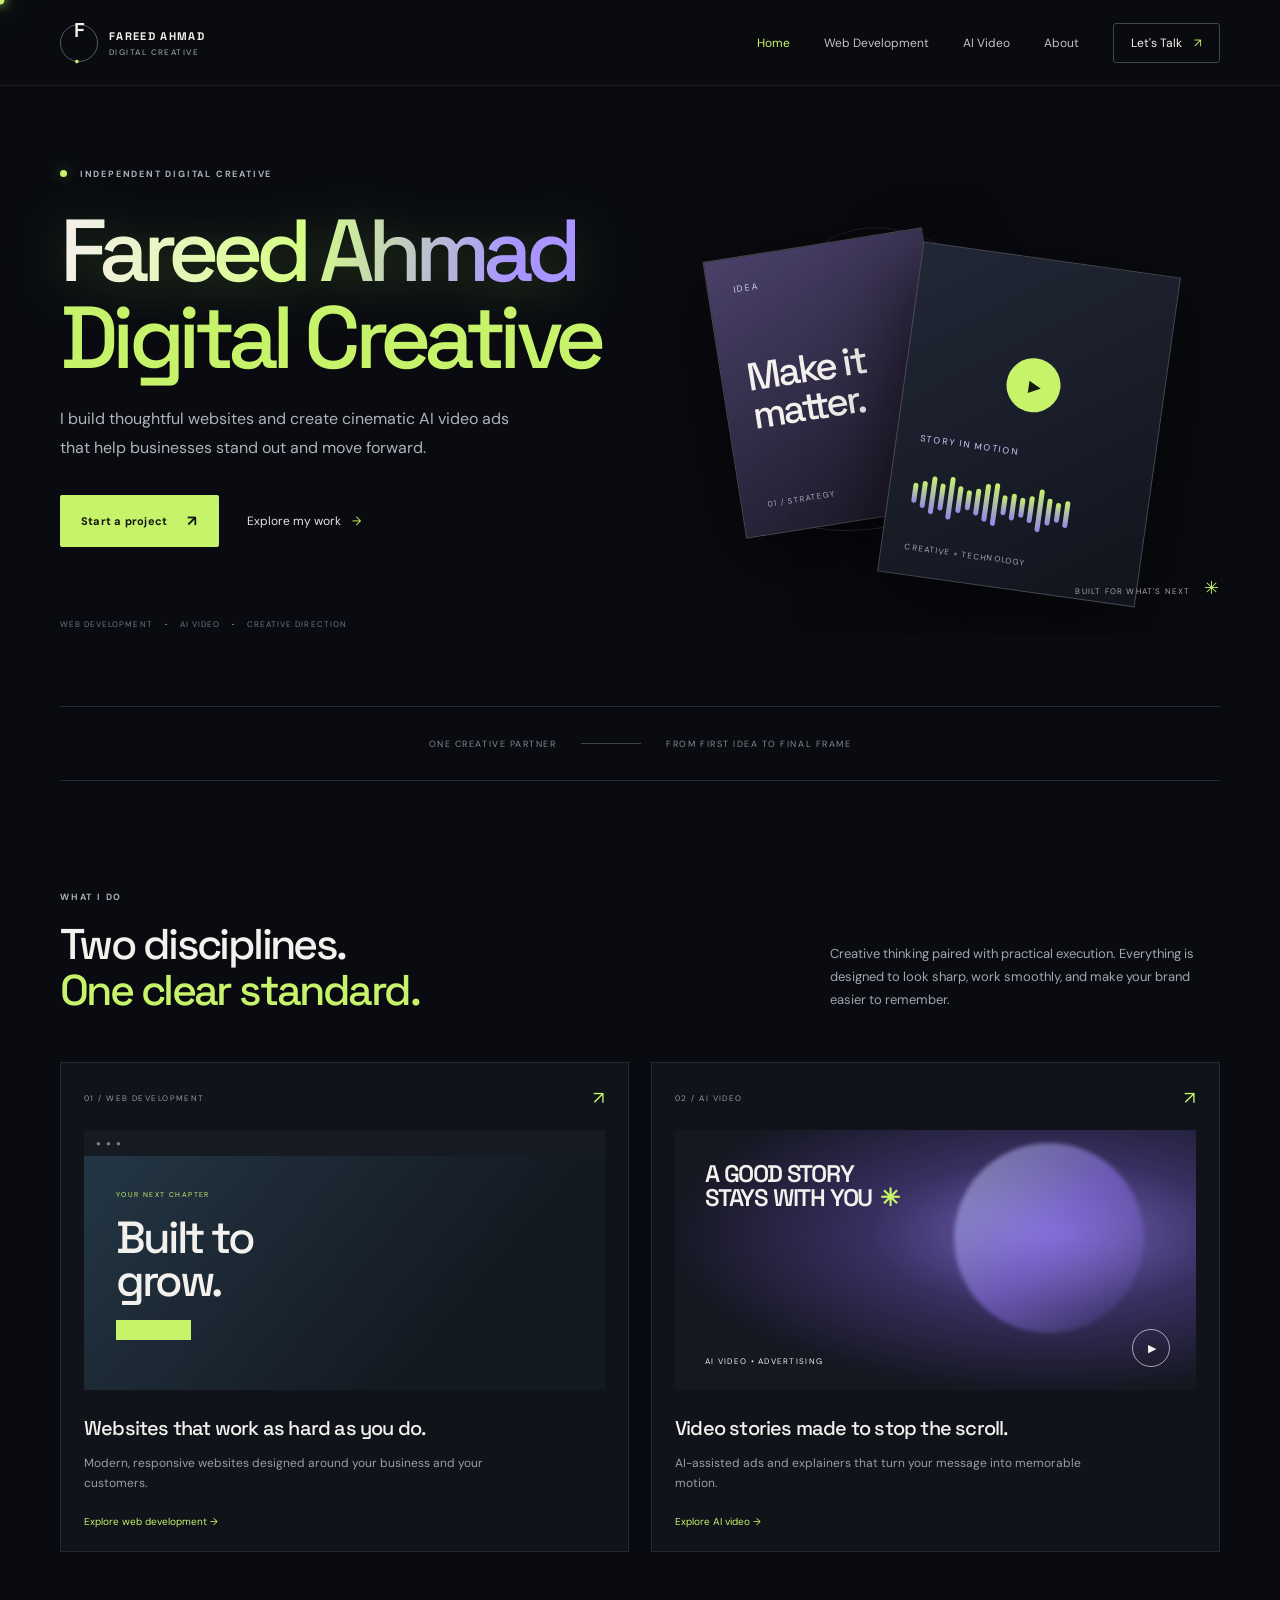
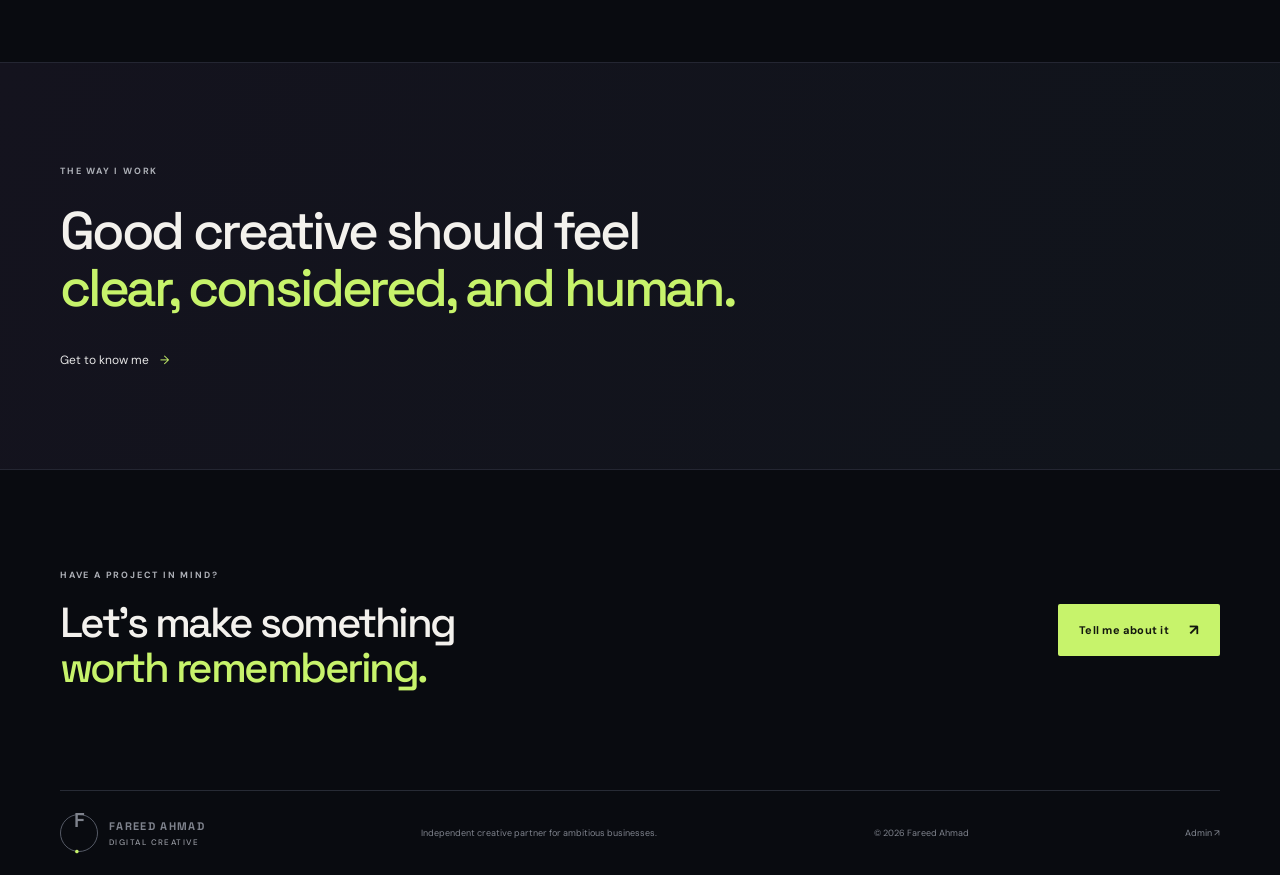
==== index.html @ bf3fa32a "Publish Fareed Ahmad portfolio" ====
<!doctype html>
<html lang="en">
<head>
  <meta charset="utf-8"><meta name="viewport" content="width=device-width, initial-scale=1">
  <meta name="theme-color" content="#090b10"><meta name="description" content="Fareed Ahmad creates polished websites and AI powered video ads and explainers for ambitious businesses.">
  <title>Fareed Ahmad — Web & AI Video Studio</title><link rel="preconnect" href="https://fonts.googleapis.com"><link rel="preconnect" href="https://fonts.gstatic.com" crossorigin><link href="https://fonts.googleapis.com/css2?family=DM+Sans:wght@400;500;600;700&family=Space+Grotesk:wght@400;500;600;700&display=swap" rel="stylesheet"><link rel="stylesheet" href="style.css">
</head>
<body><span class="cursor-glow" aria-hidden="true"></span><header class="header"><a class="brand" href="index.html"><span class="brand-mark">F<span>.</span></span><span>FAREED AHMAD<small>DIGITAL CREATIVE</small></span></a><button class="menu-toggle" aria-label="Open menu">☰</button><nav class="nav"><a class="active" href="index.html">Home</a><a href="web-development.html">Web Development</a><a href="ai-video.html">AI Video</a><a href="about.html">About</a><a class="nav-cta" href="contact.html">Let's Talk <span>↗</span></a></nav></header>
<main><section class="hero wrap"><div class="hero-copy"><div class="eyebrow"><i></i> INDEPENDENT DIGITAL CREATIVE</div><h1><span class="name-flair">Fareed Ahmad</span><br><em>Digital Creative</em></h1><p class="lead">I build thoughtful websites and create cinematic AI video ads that help businesses stand out and move forward.</p><div class="hero-actions"><a class="button button-light" href="contact.html">Start a project <span>↗</span></a><a class="text-link" href="web-development.html">Explore my work <span>→</span></a></div><div class="hero-foot"><span>WEB DEVELOPMENT</span><b>·</b><span>AI VIDEO</span><b>·</b><span>CREATIVE DIRECTION</span></div></div><div class="hero-art"><div class="orbit orbit-one"></div><div class="orbit orbit-two"></div><div class="glow"></div><div class="art-card card-back"><span>IDEA</span><b>Make it<br>matter.</b><small>01 / STRATEGY</small></div><div class="art-card card-front"><div class="play">▶</div><span>STORY IN MOTION</span><div class="wave"><i></i><i></i><i></i><i></i><i></i><i></i><i></i><i></i><i></i><i></i><i></i><i></i><i></i><i></i><i></i><i></i><i></i><i></i></div><small>CREATIVE × TECHNOLOGY</small></div><div class="art-label">BUILT FOR WHAT'S NEXT <span>✳</span></div></div></section>
<section class="trust wrap"><span>ONE CREATIVE PARTNER</span><div class="trust-line"></div><span>FROM FIRST IDEA TO FINAL FRAME</span></section>
<section class="services section wrap"><div class="section-heading"><div><div class="eyebrow">WHAT I DO</div><h2>Two disciplines.<br><em>One clear standard.</em></h2></div><p>Creative thinking paired with practical execution. Everything is designed to look sharp, work smoothly, and make your brand easier to remember.</p></div><div class="service-grid"><a href="web-development.html" class="service-card"><div class="card-top"><span>01 / WEB DEVELOPMENT</span><b>↗</b></div><div class="mini-browser"><div class="browser-dots">● ● ●</div><div class="browser-inner"><small>YOUR NEXT CHAPTER</small><strong>Built to<br>grow.</strong><i></i></div></div><h3>Websites that work as hard as you do.</h3><p>Modern, responsive websites designed around your business and your customers.</p><span class="card-link">Explore web development →</span></a><a href="ai-video.html" class="service-card"><div class="card-top"><span>02 / AI VIDEO</span><b>↗</b></div><div class="video-preview"><div class="video-orb"></div><div class="video-title">A GOOD STORY<br>STAYS WITH YOU<span>✳</span></div><div class="video-caption">AI VIDEO • ADVERTISING</div><div class="video-play">▶</div></div><h3>Video stories made to stop the scroll.</h3><p>AI-assisted ads and explainers that turn your message into memorable motion.</p><span class="card-link">Explore AI video →</span></a></div></section>
<section class="manifesto"><div class="wrap manifesto-inner"><span class="eyebrow">THE WAY I WORK</span><h2>Good creative should feel<br><em>clear, considered, and human.</em></h2><a class="text-link" href="about.html">Get to know me <span>→</span></a></div></section>
<section class="bottom-cta wrap"><div><div class="eyebrow">HAVE A PROJECT IN MIND?</div><h2>Let's make something<br><em>worth remembering.</em></h2></div><a class="button button-light" href="contact.html">Tell me about it <span>↗</span></a></section></main><footer class="footer wrap"><a class="brand" href="index.html"><span class="brand-mark">F<span>.</span></span><span>FAREED AHMAD<small>DIGITAL CREATIVE</small></span></a><span>Independent creative partner for ambitious businesses.</span><span>© <span id="year"></span> Fareed Ahmad</span><a class="admin-entry" href="admin.html">Admin ↗</a></footer><script src="portfolio.js"></script><script src="script.js"></script></body></html>
---- style.css ----
:root{--bg:#090b10;--panel:#10131a;--panel2:#141923;--text:#f3f1ed;--muted:#a2a5ad;--line:#272b35;--lime:#c7f36b;--lav:#b3a2ff;--font:'DM Sans',sans-serif;--display:'Space Grotesk',sans-serif}*{box-sizing:border-box}html{scroll-behavior:smooth}body{margin:0;background:var(--bg);color:var(--text);font-family:var(--font);font-size:15px;-webkit-font-smoothing:antialiased}a{color:inherit;text-decoration:none}.wrap{width:min(1160px,calc(100% - 72px));margin-inline:auto}.header{height:86px;border-bottom:1px solid rgba(255,255,255,.07);display:flex;align-items:center;justify-content:space-between;padding:0 max(36px,calc((100% - 1160px)/2));position:relative;z-index:3;background:rgba(9,11,16,.93)}.brand{display:flex;gap:11px;align-items:center;font:700 11px var(--display);letter-spacing:.12em}.brand-mark{width:38px;height:38px;border:1px solid #555a66;border-radius:50%;display:grid;place-content:center;font:600 20px var(--display);letter-spacing:-.08em}.brand-mark span{color:var(--lime)}.brand small{display:block;font:500 8px var(--font);letter-spacing:.18em;color:#9699a1;margin-top:4px}.nav{display:flex;align-items:center;gap:34px;font-size:12px;color:#c2c3c7}.nav a{transition:color .2s}.nav a:hover,.nav a.active{color:var(--lime)}.nav .nav-cta{border:1px solid #424651;padding:11px 17px;border-radius:3px;color:var(--text)}.nav-cta span{color:var(--lime);margin-left:9px}.menu-toggle{display:none;background:none;color:white;border:0;font-size:24px}.hero{min-height:620px;display:grid;grid-template-columns:1.02fr .98fr;align-items:center;gap:20px;padding-top:45px;padding-bottom:40px}.eyebrow{font-size:9px;letter-spacing:.2em;font-weight:700;color:#adb0b7}.eyebrow i{display:inline-block;width:7px;height:7px;border-radius:50%;background:var(--lime);margin-right:9px;box-shadow:0 0 13px #c7f36966}.hero h1,.inner-hero h1,.contact-layout h1{font:500 clamp(54px,7vw,88px)/.99 var(--display);letter-spacing:-.075em;margin:27px 0 24px}.hero h1 em,.inner-hero h1 em,.contact-layout h1 em,h2 em{font-style:normal;color:var(--lime)}.lead{max-width:480px;color:#b0b2b9;font-size:16px;line-height:1.8}.hero-actions{display:flex;align-items:center;gap:28px;margin-top:32px}.button{display:inline-flex;align-items:center;gap:20px;padding:16px 21px;border:0;border-radius:2px;font:700 11px var(--font);letter-spacing:.02em;cursor:pointer}.button-light{background:var(--lime);color:#13170e}.button-light span{font-size:15px}.text-link{font-size:12px;color:#e4e4e4}.text-link span{color:var(--lime);padding-left:8px}.hero-foot{display:flex;gap:12px;align-items:center;color:#747984;font-size:8px;letter-spacing:.13em;margin-top:72px}.hero-foot b{color:var(--lime)}.hero-art{height:470px;position:relative;display:grid;place-items:center;overflow:hidden}.glow{width:340px;height:340px;position:absolute;background:radial-gradient(circle,#9b73ff30,transparent 68%);filter:blur(12px)}.orbit{position:absolute;border:1px solid #414050;transform:rotate(-27deg);border-radius:50%;width:410px;height:210px}.orbit-two{transform:rotate(53deg);width:390px;height:240px;border-color:#42415366}.art-card{position:absolute;border:1px solid #484751;background:linear-gradient(145deg,#272331,#11131b);box-shadow:0 24px 80px #0009}.card-back{width:222px;height:280px;left:11%;top:17%;padding:25px;transform:rotate(-9deg);display:flex;flex-direction:column;justify-content:space-between;background:linear-gradient(155deg,#4a4069,#191724)}.card-back span,.card-front span{font-size:9px;letter-spacing:.2em;color:#d2c9ff}.card-back b{font:500 39px/.98 var(--display);letter-spacing:-.07em}.art-card small{font-size:8px;letter-spacing:.14em;color:#aaa5b7}.card-front{width:260px;height:333px;right:11%;top:20%;padding:23px;transform:rotate(8deg);display:flex;flex-direction:column;justify-content:flex-end;background:linear-gradient(145deg,#222736,#11141c)}.play{position:absolute;top:30%;left:39%;width:54px;height:54px;border-radius:50%;background:var(--lime);color:#15190f;display:grid;place-items:center;font-size:16px;padding-left:3px}.wave{height:50px;display:flex;align-items:center;gap:4px;margin:24px 0}.wave i{width:5px;border-radius:4px;background:linear-gradient(var(--lime),#9387e9);height:var(--h,20px)}.wave i:nth-child(3n){height:38px}.wave i:nth-child(2n){height:27px}.wave i:nth-child(5n){height:43px}.art-label{position:absolute;right:0;bottom:34px;font-size:8px;letter-spacing:.15em;color:#a6a6ab}.art-label span{font-size:18px;color:var(--lime);padding-left:10px}.trust{height:75px;border-block:1px solid var(--line);display:flex;align-items:center;justify-content:center;gap:25px;color:#858992;font-size:9px;letter-spacing:.17em}.trust-line{width:60px;height:1px;background:#41434a}.section{padding-top:110px;padding-bottom:110px}.section-heading{display:flex;align-items:flex-end;justify-content:space-between;gap:45px;margin-bottom:47px}.section-heading h2,.manifesto h2,.bottom-cta h2,.about-copy h2{font:500 43px/1.08 var(--display);letter-spacing:-.06em;margin:19px 0 0}.section-heading>p{max-width:390px;color:var(--muted);line-height:1.8;font-size:13px;margin:0 0 3px}.service-grid{display:grid;grid-template-columns:1fr 1fr;gap:22px}.service-card{padding:23px;background:var(--panel);border:1px solid #242832;transition:transform .25s,border-color .25s}.service-card:hover{transform:translateY(-4px);border-color:#5d674f}.card-top{display:flex;justify-content:space-between;align-items:center;color:#9699a2;font-size:8px;letter-spacing:.18em}.card-top b{font-size:18px;color:var(--lime);font-weight:400}.mini-browser,.video-preview{height:260px;margin:20px 0 25px;position:relative;overflow:hidden;background:#1c2230}.mini-browser{background:linear-gradient(130deg,#243746,#141a22 70%)}.browser-dots{height:26px;padding:8px 12px;background:#151a23;color:#767d8a;font-size:8px;letter-spacing:.2em}.browser-inner{padding:26px 32px}.browser-inner small{font-size:7px;letter-spacing:.2em;color:var(--lime)}.browser-inner strong{display:block;font:500 45px/.95 var(--display);letter-spacing:-.07em;margin-top:15px}.browser-inner i{display:block;width:75px;height:20px;background:var(--lime);margin-top:18px}.video-preview{background:radial-gradient(ellipse at 72% 40%,#7262ba,#382f60 34%,#151721 72%)}.video-orb{position:absolute;width:190px;height:190px;right:10%;top:5%;border-radius:50%;background:linear-gradient(135deg,#d5e9ff77,#9278f388 50%,transparent);filter:blur(2px)}.video-title{position:absolute;top:32px;left:30px;font:600 24px/1.02 var(--display);letter-spacing:-.05em}.video-title span{color:var(--lime);padding-left:8px}.video-caption{position:absolute;left:30px;bottom:24px;font-size:8px;letter-spacing:.16em}.video-play{position:absolute;right:26px;bottom:23px;border:1px solid #ffffff99;width:38px;height:38px;border-radius:50%;display:grid;place-items:center;font-size:11px;padding-left:2px}.service-card h3{font:500 20px var(--display);letter-spacing:-.04em;margin:0 0 10px}.service-card p{color:#9a9da6;font-size:12px;line-height:1.7;max-width:440px}.card-link{display:block;font-size:10px;color:var(--lime);margin-top:21px}.manifesto{background:linear-gradient(110deg,#14131e,#10141b);border-block:1px solid #242632}.manifesto-inner{padding-top:96px;padding-bottom:100px}.manifesto h2{font-size:53px;margin:23px 0 20px}.manifesto p{max-width:500px;color:#a6a8b0;line-height:1.8;font-size:13px}.manifesto .text-link{display:inline-block;margin-top:16px}.bottom-cta{display:flex;align-items:center;justify-content:space-between;padding-top:99px;padding-bottom:99px}.bottom-cta h2{font-size:42px}.footer{border-top:1px solid var(--line);padding-top:23px;padding-bottom:23px;display:flex;align-items:center;justify-content:space-between;color:#7f838d;font-size:9px}.inner-hero{padding-top:100px;padding-bottom:78px}.inner-hero h1{font-size:clamp(54px,7vw,82px);margin:23px 0}.inner-hero>.button{margin-top:20px}.web-showcase{margin-top:72px;padding:30px 8% 0;background:linear-gradient(140deg,#202b32,#11151d);border:1px solid #2d3641}.showcase-window{background:#d9dedb;color:#12181a;min-height:400px;box-shadow:0 18px 50px #0008}.window-bar{height:34px;background:#e9eae6;display:flex;justify-content:space-between;padding:10px 15px;color:#606968;font-size:9px}.showcase-content{min-height:366px;position:relative;background:linear-gradient(115deg,#dce1dd,#b9c4bd)}.showcase-nav{padding:17px 26px;font:700 10px var(--display);letter-spacing:.12em}.showcase-nav span{float:right;font:600 8px var(--font);letter-spacing:.08em}.showcase-main{padding:32px 7%}.showcase-main small{font-size:8px;letter-spacing:.18em}.showcase-main h2{font:600 56px/.9 var(--display);letter-spacing:-.075em;margin:17px 0}.showcase-main h2 em{color:#507b59;font-style:normal}.showcase-main p{font-size:10px;line-height:1.7;color:#515b55}.showcase-main .button{font-size:8px;padding:12px 14px;margin-top:8px}.showcase-side{position:absolute;right:9%;top:39%;font:500 23px/1.08 var(--display);letter-spacing:-.05em;color:#526057}.showcase-side em{color:#80998a;font-style:normal}.showcase-side b{display:block;margin-top:35px;font:600 8px var(--font);letter-spacing:.12em}.offer-grid{display:grid;grid-template-columns:1fr 1fr;border-top:1px solid var(--line)}.offer-grid article{padding:30px 25px 31px 0;border-bottom:1px solid var(--line)}.offer-grid article:nth-child(2n){padding-left:35px;border-left:1px solid var(--line)}.offer-grid article>span{font-size:9px;color:var(--lime);letter-spacing:.12em}.offer-grid h3{font:500 21px var(--display);margin:15px 0 9px;letter-spacing:-.03em}.offer-grid p{font-size:12px;line-height:1.8;color:#9fa2aa;max-width:440px;margin:0}.video-hero .lead{max-width:540px}.video-feature{height:355px;margin-top:65px;position:relative;overflow:hidden;border:1px solid #33303d;background:radial-gradient(ellipse at 72% 40%,#7164b6,#40355f 30%,#191923 72%)}.feature-orb{position:absolute;width:320px;height:320px;right:10%;top:0;border-radius:50%;background:linear-gradient(120deg,#e7dfffaa,#9282f988 42%,transparent 72%);filter:blur(2px)}.feature-copy{position:absolute;left:9%;top:62px}.feature-copy small{font-size:8px;letter-spacing:.2em;color:#d8d2ef}.feature-copy h2{font:500 57px/.95 var(--display);letter-spacing:-.07em;margin:22px 0 32px}.feature-copy h2 em{font-style:normal;color:var(--lime)}.feature-copy span{font-size:8px;letter-spacing:.14em;color:#c6c0d4}.feature-play{position:absolute;right:25%;top:42%;width:54px;height:54px;border-radius:50%;background:var(--lime);color:#111;display:grid;place-items:center;font-size:15px;padding-left:3px}.feature-index{position:absolute;right:22px;bottom:20px;font-size:8px;letter-spacing:.16em;color:#d4d1dc}.about-hero{padding-bottom:30px}.about-visual{height:250px;margin-top:58px;background:linear-gradient(120deg,#222330,#151923);position:relative;overflow:hidden;display:grid;place-items:center;border:1px solid #30323d}.about-monogram{font:500 190px/.8 var(--display);letter-spacing:-.13em;color:#d3d2cc}.about-monogram span{color:var(--lime)}.about-note{position:absolute;right:9%;top:28%;font:600 11px/1.6 var(--display);letter-spacing:.1em}.about-note b{display:block;color:var(--lime);font-size:20px;margin-top:8px}.about-caption{position:absolute;bottom:18px;left:22px;color:#92959e;font-size:8px;letter-spacing:.15em}.about-copy{display:grid;grid-template-columns:1fr 1fr;gap:90px}.about-copy p{color:#a7a9b0;font-size:13px;line-height:1.9;margin:0 0 18px}.about-copy .text-link{display:inline-block;margin-top:12px}.contact-layout{padding-top:100px;padding-bottom:110px;display:grid;grid-template-columns:.9fr 1.1fr;gap:100px}.contact-layout h1{font-size:72px}.contact-intro .lead{font-size:14px}.contact-links{margin-top:65px;display:grid;gap:24px}.contact-links small{display:block;color:#828691;font-size:8px;letter-spacing:.17em;margin-bottom:9px}.contact-links a{font-size:15px}.contact-links a:hover{color:var(--lime)}.email-pending{color:#e4b277;font-size:12px}.contact-form{padding:31px;background:var(--panel);border:1px solid #282c36}.contact-form label{display:block;color:#b9bbc1;font-size:10px;margin-bottom:20px}.contact-form input,.contact-form select,.contact-form textarea{display:block;width:100%;margin-top:9px;background:#0c0f15;border:1px solid #30343e;border-radius:2px;padding:13px;color:#f0f0ef;font:12px var(--font);outline:none}.contact-form input:focus,.contact-form select:focus,.contact-form textarea:focus{border-color:#91ad61}.contact-form textarea{resize:vertical}.contact-form .button{margin-top:3px}.form-note{display:block;color:#777c86;font-size:9px;margin-top:13px}@media(max-width:850px){.wrap{width:calc(100% - 48px)}.header{padding-inline:24px}.nav{gap:17px}.hero{min-height:560px}.hero-art{transform:scale(.87);margin-inline:-25px}.section-heading{gap:25px}.contact-layout{gap:45px}.showcase-side{right:4%;font-size:19px}}@media(max-width:650px){.wrap{width:calc(100% - 38px)}.header{height:72px;padding:0 19px}.menu-toggle{display:block}.nav{display:none;position:absolute;left:0;right:0;top:71px;background:#0c0e14;border-bottom:1px solid var(--line);padding:20px;flex-direction:column;align-items:stretch;gap:0}.nav.open{display:flex}.nav a{padding:13px 8px}.nav .nav-cta{margin-top:8px;text-align:center}.hero{grid-template-columns:1fr;padding-top:74px;gap:0}.hero h1,.inner-hero h1,.contact-layout h1{font-size:59px}.hero-foot{margin-top:45px;gap:8px;font-size:7px}.hero-art{height:370px;margin:10px -18px 0;transform:none;scale:.9}.trust{height:70px;gap:12px;font-size:7px;letter-spacing:.1em}.trust-line{width:25px}.section{padding-top:75px;padding-bottom:75px}.section-heading{display:block}.section-heading h2,.manifesto h2,.bottom-cta h2,.about-copy h2{font-size:36px}.section-heading>p{margin-top:22px}.service-grid{grid-template-columns:1fr;gap:15px}.mini-browser,.video-preview{height:220px}.manifesto-inner{padding-top:70px;padding-bottom:70px}.manifesto h2{font-size:38px}.bottom-cta{padding-top:70px;padding-bottom:70px;align-items:flex-start;gap:28px;flex-direction:column}.footer{flex-wrap:wrap;gap:18px}.footer>span:nth-child(2){order:3;width:100%}.inner-hero{padding-top:75px;padding-bottom:50px}.web-showcase{margin-top:52px;padding:15px 4% 0}.showcase-window{min-height:310px}.showcase-content{min-height:276px}.showcase-main{padding:24px 6%}.showcase-main h2{font-size:43px}.showcase-main p{font-size:9px}.showcase-side{top:46%;right:4%;font-size:16px}.showcase-nav{padding:14px 15px}.showcase-nav span{font-size:6px}.offer-grid article{padding:24px 10px 24px 0}.offer-grid article:nth-child(2n){padding-left:19px}.offer-grid h3{font-size:18px}.offer-grid p{font-size:11px}.video-feature{height:290px;margin-top:48px}.feature-copy{left:7%;top:49px}.feature-copy h2{font-size:42px}.feature-copy span{font-size:6px}.feature-orb{width:230px;height:230px;right:-15%}.feature-play{right:15%;top:52%;width:42px;height:42px}.about-visual{height:205px;margin-top:40px}.about-monogram{font-size:150px}.about-note{right:5%;font-size:8px}.about-copy{grid-template-columns:1fr;gap:27px}.contact-layout{grid-template-columns:1fr;gap:45px;padding-top:72px;padding-bottom:72px}.contact-layout h1{font-size:60px}.contact-links{margin-top:38px}.contact-form{padding:22px}}

/* Name treatment, custom cursor, sample gallery and admin */
.name-flair{display:inline-block;background:linear-gradient(100deg,#f4f0e8 4%,#d5ff84 47%,#a995ff 87%);background-clip:text;-webkit-background-clip:text;color:transparent;filter:drop-shadow(0 8px 26px #9eeb5140);letter-spacing:-.08em}.cursor-dot{width:9px;height:9px;border-radius:50%;position:fixed;left:0;top:0;z-index:9999;pointer-events:none;background:var(--lime);box-shadow:0 0 12px var(--lime),0 0 28px #c7f36988;transform:translate(-50%,-50%);transition:width .18s,height .18s,opacity .2s}.cursor-dot.cursor-active{width:18px;height:18px;opacity:.72}.samples-grid{display:grid;grid-template-columns:repeat(2,minmax(0,1fr));gap:20px}.sample-card{background:var(--panel);border:1px solid var(--line);overflow:hidden}.sample-image{height:220px;display:grid;place-items:center;background-color:#1a1e29;background-image:linear-gradient(135deg,#303344,#171923);background-position:center;background-size:cover;position:relative}.sample-image:after{content:"";position:absolute;inset:0;background:linear-gradient(0deg,#090b1077,transparent 60%)}.sample-play,.sample-open{position:relative;z-index:1;border:1px solid #ffffffbb;border-radius:50%;width:48px;height:48px;display:grid;place-items:center;color:white;font-size:12px}.sample-open{width:auto;height:auto;border-radius:2px;padding:12px 16px;font-size:9px;letter-spacing:.15em}.sample-info{padding:18px 20px 22px}.sample-info small,.admin-item small{color:var(--lime);font-size:8px;letter-spacing:.16em}.sample-info h3{font:500 19px var(--display);margin:10px 0 7px}.sample-info p{color:var(--muted);font-size:12px;line-height:1.7;margin:0}.samples-empty{grid-column:1/-1;color:var(--muted);padding:22px;border:1px dashed #3b404b;font-size:12px}.admin-entry{font-size:9px;color:#858a94}.admin-entry:hover{color:var(--lime)}.admin-page{padding-top:80px;padding-bottom:100px}.admin-page h1{font:500 clamp(54px,7vw,78px)/1 var(--display);letter-spacing:-.07em;margin:23px 0}.admin-page>.lead{margin-bottom:26px}.admin-warning{max-width:760px;padding:15px 18px;border:1px solid #5c5135;background:#211d14;color:#d9c899;font-size:11px;line-height:1.7;margin-bottom:25px}.admin-form{max-width:760px}.admin-list{max-width:760px;margin-top:50px}.admin-list h2{font:500 27px var(--display)}.admin-item{display:flex;align-items:center;justify-content:space-between;padding:16px 0;border-bottom:1px solid var(--line)}.admin-item b,.admin-item small{display:block}.admin-item small{margin-top:7px}.admin-item button{border:1px solid #604343;background:transparent;color:#ffb3a9;padding:8px 12px;cursor:pointer}@media(max-width:650px){.samples-grid{grid-template-columns:1fr}.sample-image{height:190px}.admin-page{padding-top:60px}}

@media (pointer:fine){body,body a,body button,body input,body textarea,body select{cursor:none}}

.admin-lock{max-width:620px;margin:0 auto}.admin-lock h1{font:500 clamp(54px,7vw,78px)/1 var(--display);letter-spacing:-.07em;margin:23px 0}.admin-lock form{margin-top:28px}
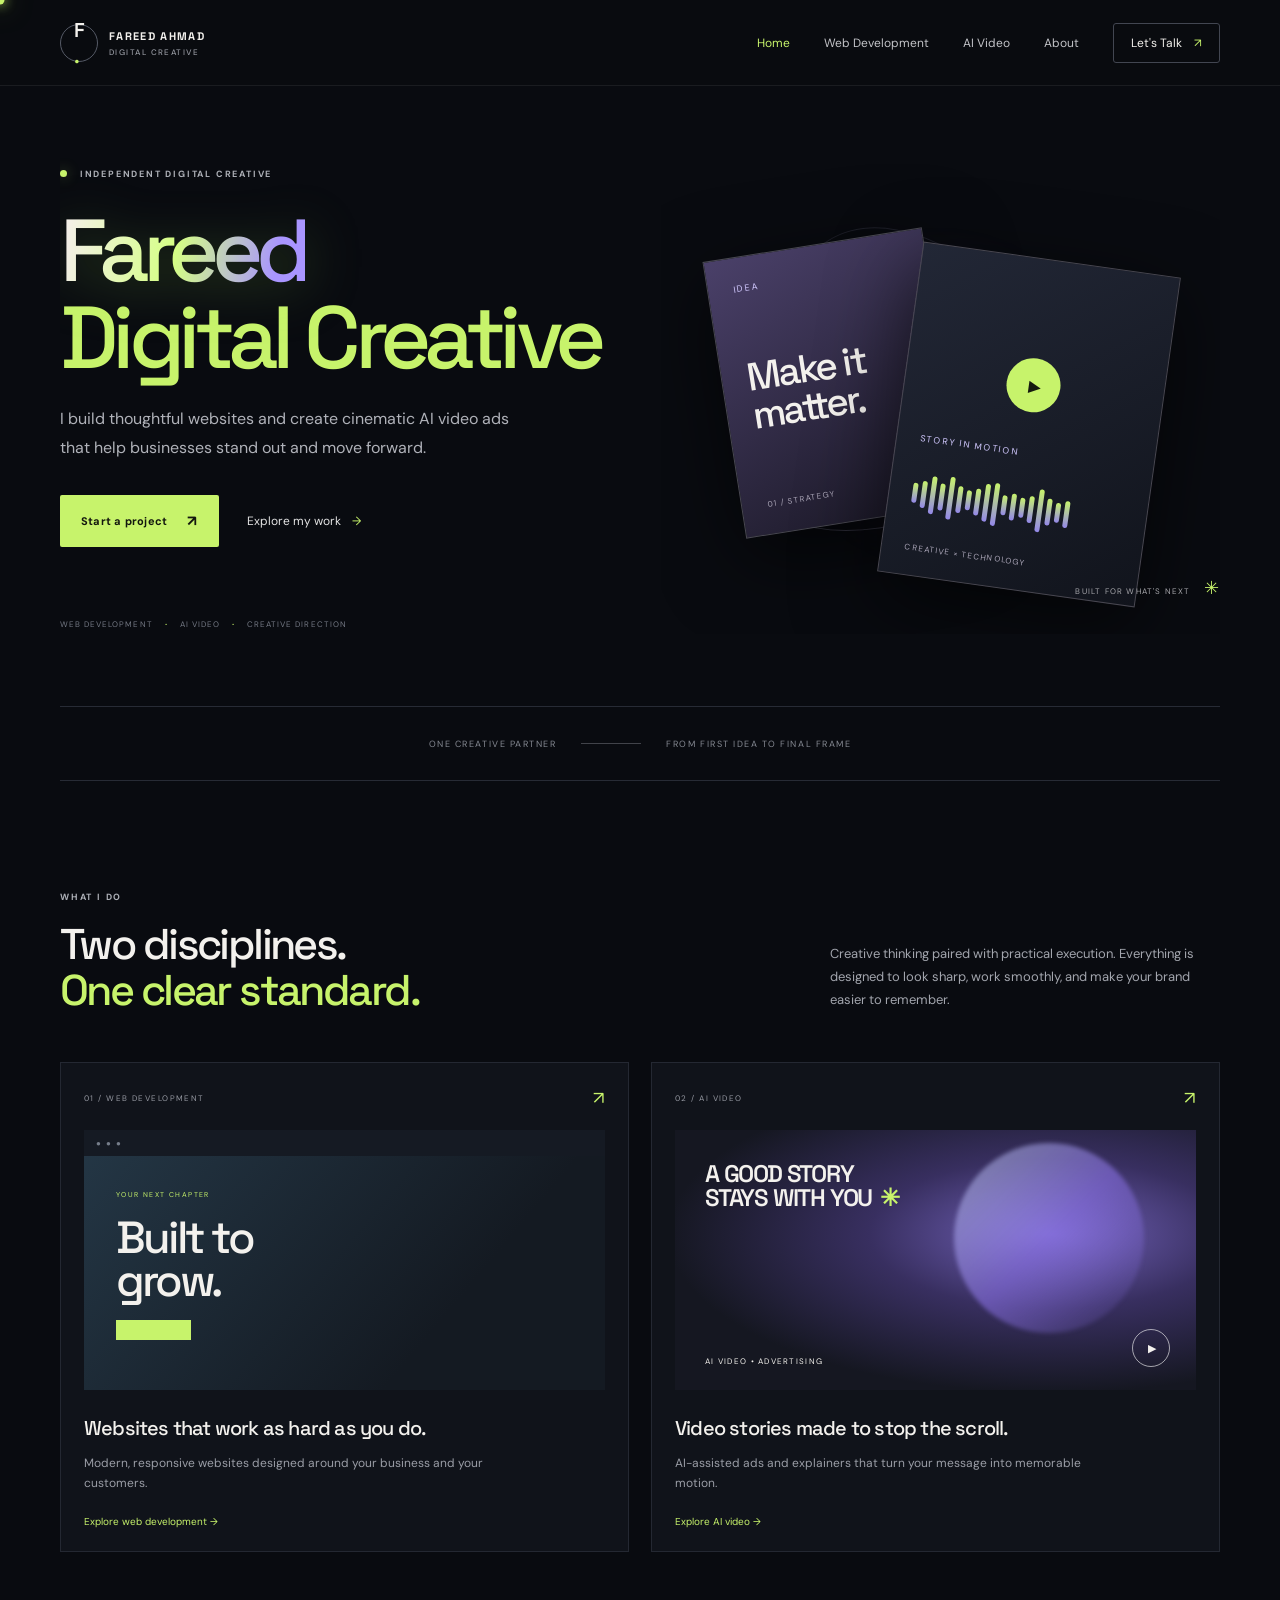
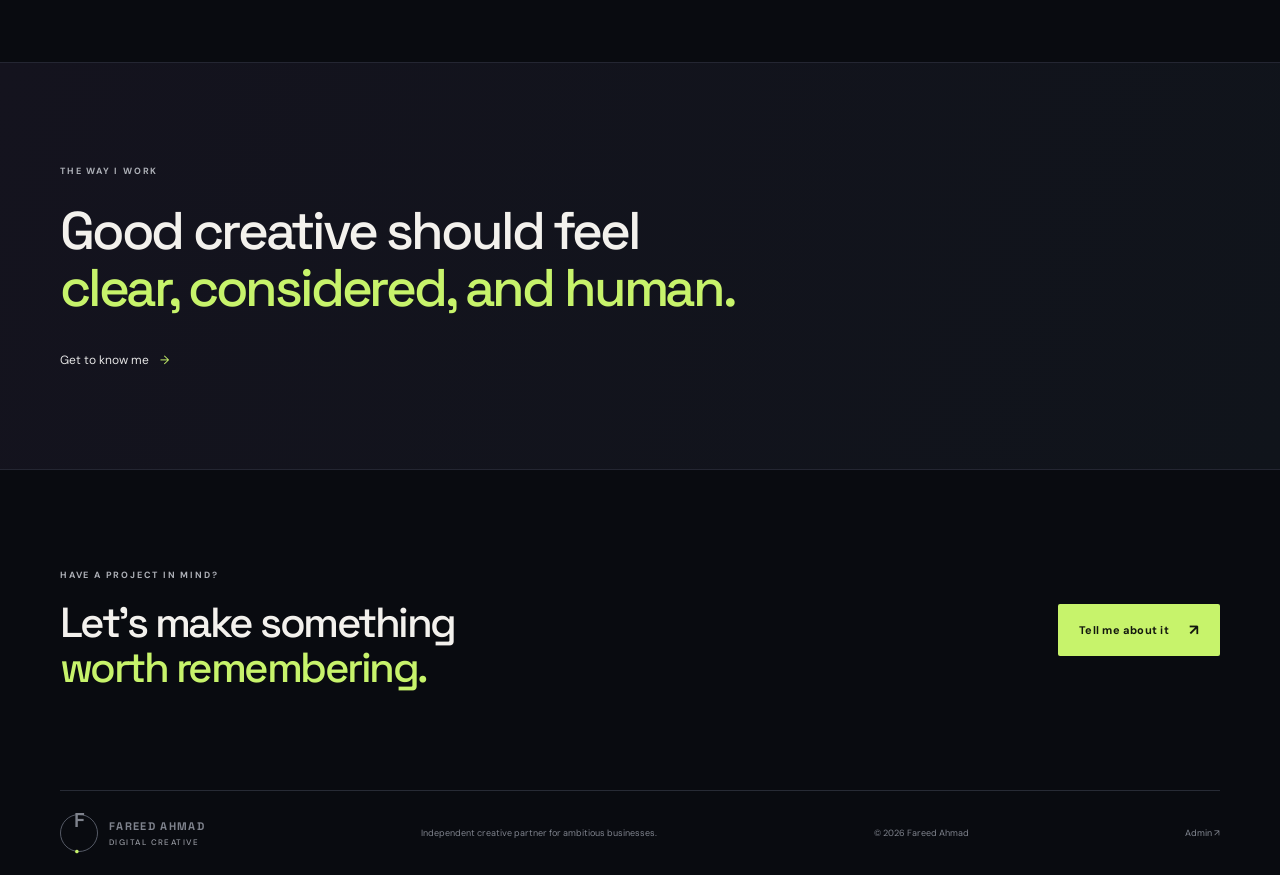
==== commit 201c7d56: "Add muted looping hero video to home page" ====
--- a/index.html
+++ b/index.html
@@ -1,3 +1,4 @@
+
 <!doctype html>
 <html lang="en">
 <head>
@@ -6,7 +7,7 @@
   <title>Fareed Ahmad — Web & AI Video Studio</title><link rel="preconnect" href="https://fonts.googleapis.com"><link rel="preconnect" href="https://fonts.gstatic.com" crossorigin><link href="https://fonts.googleapis.com/css2?family=DM+Sans:wght@400;500;600;700&family=Space+Grotesk:wght@400;500;600;700&display=swap" rel="stylesheet"><link rel="stylesheet" href="style.css">
 </head>
 <body><span class="cursor-glow" aria-hidden="true"></span><header class="header"><a class="brand" href="index.html"><span class="brand-mark">F<span>.</span></span><span>FAREED AHMAD<small>DIGITAL CREATIVE</small></span></a><button class="menu-toggle" aria-label="Open menu">☰</button><nav class="nav"><a class="active" href="index.html">Home</a><a href="web-development.html">Web Development</a><a href="ai-video.html">AI Video</a><a href="about.html">About</a><a class="nav-cta" href="contact.html">Let's Talk <span>↗</span></a></nav></header>
-<main><section class="hero wrap"><div class="hero-copy"><div class="eyebrow"><i></i> INDEPENDENT DIGITAL CREATIVE</div><h1><span class="name-flair">Fareed Ahmad</span><br><em>Digital Creative</em></h1><p class="lead">I build thoughtful websites and create cinematic AI video ads that help businesses stand out and move forward.</p><div class="hero-actions"><a class="button button-light" href="contact.html">Start a project <span>↗</span></a><a class="text-link" href="web-development.html">Explore my work <span>→</span></a></div><div class="hero-foot"><span>WEB DEVELOPMENT</span><b>·</b><span>AI VIDEO</span><b>·</b><span>CREATIVE DIRECTION</span></div></div><div class="hero-art"><div class="orbit orbit-one"></div><div class="orbit orbit-two"></div><div class="glow"></div><div class="art-card card-back"><span>IDEA</span><b>Make it<br>matter.</b><small>01 / STRATEGY</small></div><div class="art-card card-front"><div class="play">▶</div><span>STORY IN MOTION</span><div class="wave"><i></i><i></i><i></i><i></i><i></i><i></i><i></i><i></i><i></i><i></i><i></i><i></i><i></i><i></i><i></i><i></i><i></i><i></i></div><small>CREATIVE × TECHNOLOGY</small></div><div class="art-label">BUILT FOR WHAT'S NEXT <span>✳</span></div></div></section>
+<main><section class="hero wrap"><video class="hero-background-video" autoplay muted loop playsinline preload="metadata" aria-hidden="true" tabindex="-1"><source src="assets/hero-background.mp4" type="video/mp4"></video><div class="hero-copy"><div class="eyebrow"><i></i> INDEPENDENT DIGITAL CREATIVE</div><h1><span class="name-flair">Fareed Ahmad</span><br><em>Digital Creative</em></h1><p class="lead">I build thoughtful websites and create cinematic AI video ads that help businesses stand out and move forward.</p><div class="hero-actions"><a class="button button-light" href="contact.html">Start a project <span>↗</span></a><a class="text-link" href="web-development.html">Explore my work <span>→</span></a></div><div class="hero-foot"><span>WEB DEVELOPMENT</span><b>·</b><span>AI VIDEO</span><b>·</b><span>CREATIVE DIRECTION</span></div></div><div class="hero-art"><div class="orbit orbit-one"></div><div class="orbit orbit-two"></div><div class="glow"></div><div class="art-card card-back"><span>IDEA</span><b>Make it<br>matter.</b><small>01 / STRATEGY</small></div><div class="art-card card-front"><div class="play">▶</div><span>STORY IN MOTION</span><div class="wave"><i></i><i></i><i></i><i></i><i></i><i></i><i></i><i></i><i></i><i></i><i></i><i></i><i></i><i></i><i></i><i></i><i></i><i></i></div><small>CREATIVE × TECHNOLOGY</small></div><div class="art-label">BUILT FOR WHAT'S NEXT <span>✳</span></div></div></section>
 <section class="trust wrap"><span>ONE CREATIVE PARTNER</span><div class="trust-line"></div><span>FROM FIRST IDEA TO FINAL FRAME</span></section>
 <section class="services section wrap"><div class="section-heading"><div><div class="eyebrow">WHAT I DO</div><h2>Two disciplines.<br><em>One clear standard.</em></h2></div><p>Creative thinking paired with practical execution. Everything is designed to look sharp, work smoothly, and make your brand easier to remember.</p></div><div class="service-grid"><a href="web-development.html" class="service-card"><div class="card-top"><span>01 / WEB DEVELOPMENT</span><b>↗</b></div><div class="mini-browser"><div class="browser-dots">● ● ●</div><div class="browser-inner"><small>YOUR NEXT CHAPTER</small><strong>Built to<br>grow.</strong><i></i></div></div><h3>Websites that work as hard as you do.</h3><p>Modern, responsive websites designed around your business and your customers.</p><span class="card-link">Explore web development →</span></a><a href="ai-video.html" class="service-card"><div class="card-top"><span>02 / AI VIDEO</span><b>↗</b></div><div class="video-preview"><div class="video-orb"></div><div class="video-title">A GOOD STORY<br>STAYS WITH YOU<span>✳</span></div><div class="video-caption">AI VIDEO • ADVERTISING</div><div class="video-play">▶</div></div><h3>Video stories made to stop the scroll.</h3><p>AI-assisted ads and explainers that turn your message into memorable motion.</p><span class="card-link">Explore AI video →</span></a></div></section>
 <section class="manifesto"><div class="wrap manifesto-inner"><span class="eyebrow">THE WAY I WORK</span><h2>Good creative should feel<br><em>clear, considered, and human.</em></h2><a class="text-link" href="about.html">Get to know me <span>→</span></a></div></section>
--- a/style.css
+++ b/style.css
@@ -1,8 +1,19 @@
-:root{--bg:#090b10;--panel:#10131a;--panel2:#141923;--text:#f3f1ed;--muted:#a2a5ad;--line:#272b35;--lime:#c7f36b;--lav:#b3a2ff;--font:'DM Sans',sans-serif;--display:'Space Grotesk',sans-serif}*{box-sizing:border-box}html{scroll-behavior:smooth}body{margin:0;background:var(--bg);color:var(--text);font-family:var(--font);font-size:15px;-webkit-font-smoothing:antialiased}a{color:inherit;text-decoration:none}.wrap{width:min(1160px,calc(100% - 72px));margin-inline:auto}.header{height:86px;border-bottom:1px solid rgba(255,255,255,.07);display:flex;align-items:center;justify-content:space-between;padding:0 max(36px,calc((100% - 1160px)/2));position:relative;z-index:3;background:rgba(9,11,16,.93)}.brand{display:flex;gap:11px;align-items:center;font:700 11px var(--display);letter-spacing:.12em}.brand-mark{width:38px;height:38px;border:1px solid #555a66;border-radius:50%;display:grid;place-content:center;font:600 20px var(--display);letter-spacing:-.08em}.brand-mark span{color:var(--lime)}.brand small{display:block;font:500 8px var(--font);letter-spacing:.18em;color:#9699a1;margin-top:4px}.nav{display:flex;align-items:center;gap:34px;font-size:12px;color:#c2c3c7}.nav a{transition:color .2s}.nav a:hover,.nav a.active{color:var(--lime)}.nav .nav-cta{border:1px solid #424651;padding:11px 17px;border-radius:3px;color:var(--text)}.nav-cta span{color:var(--lime);margin-left:9px}.menu-toggle{display:none;background:none;color:white;border:0;font-size:24px}.hero{min-height:620px;display:grid;grid-template-columns:1.02fr .98fr;align-items:center;gap:20px;padding-top:45px;padding-bottom:40px}.eyebrow{font-size:9px;letter-spacing:.2em;font-weight:700;color:#adb0b7}.eyebrow i{display:inline-block;width:7px;height:7px;border-radius:50%;background:var(--lime);margin-right:9px;box-shadow:0 0 13px #c7f36966}.hero h1,.inner-hero h1,.contact-layout h1{font:500 clamp(54px,7vw,88px)/.99 var(--display);letter-spacing:-.075em;margin:27px 0 24px}.hero h1 em,.inner-hero h1 em,.contact-layout h1 em,h2 em{font-style:normal;color:var(--lime)}.lead{max-width:480px;color:#b0b2b9;font-size:16px;line-height:1.8}.hero-actions{display:flex;align-items:center;gap:28px;margin-top:32px}.button{display:inline-flex;align-items:center;gap:20px;padding:16px 21px;border:0;border-radius:2px;font:700 11px var(--font);letter-spacing:.02em;cursor:pointer}.button-light{background:var(--lime);color:#13170e}.button-light span{font-size:15px}.text-link{font-size:12px;color:#e4e4e4}.text-link span{color:var(--lime);padding-left:8px}.hero-foot{display:flex;gap:12px;align-items:center;color:#747984;font-size:8px;letter-spacing:.13em;margin-top:72px}.hero-foot b{color:var(--lime)}.hero-art{height:470px;position:relative;display:grid;place-items:center;overflow:hidden}.glow{width:340px;height:340px;position:absolute;background:radial-gradient(circle,#9b73ff30,transparent 68%);filter:blur(12px)}.orbit{position:absolute;border:1px solid #414050;transform:rotate(-27deg);border-radius:50%;width:410px;height:210px}.orbit-two{transform:rotate(53deg);width:390px;height:240px;border-color:#42415366}.art-card{position:absolute;border:1px solid #484751;background:linear-gradient(145deg,#272331,#11131b);box-shadow:0 24px 80px #0009}.card-back{width:222px;height:280px;left:11%;top:17%;padding:25px;transform:rotate(-9deg);display:flex;flex-direction:column;justify-content:space-between;background:linear-gradient(155deg,#4a4069,#191724)}.card-back span,.card-front span{font-size:9px;letter-spacing:.2em;color:#d2c9ff}.card-back b{font:500 39px/.98 var(--display);letter-spacing:-.07em}.art-card small{font-size:8px;letter-spacing:.14em;color:#aaa5b7}.card-front{width:260px;height:333px;right:11%;top:20%;padding:23px;transform:rotate(8deg);display:flex;flex-direction:column;justify-content:flex-end;background:linear-gradient(145deg,#222736,#11141c)}.play{position:absolute;top:30%;left:39%;width:54px;height:54px;border-radius:50%;background:var(--lime);color:#15190f;display:grid;place-items:center;font-size:16px;padding-left:3px}.wave{height:50px;display:flex;align-items:center;gap:4px;margin:24px 0}.wave i{width:5px;border-radius:4px;background:linear-gradient(var(--lime),#9387e9);height:var(--h,20px)}.wave i:nth-child(3n){height:38px}.wave i:nth-child(2n){height:27px}.wave i:nth-child(5n){height:43px}.art-label{position:absolute;right:0;bottom:34px;font-size:8px;letter-spacing:.15em;color:#a6a6ab}.art-label span{font-size:18px;color:var(--lime);padding-left:10px}.trust{height:75px;border-block:1px solid var(--line);display:flex;align-items:center;justify-content:center;gap:25px;color:#858992;font-size:9px;letter-spacing:.17em}.trust-line{width:60px;height:1px;background:#41434a}.section{padding-top:110px;padding-bottom:110px}.section-heading{display:flex;align-items:flex-end;justify-content:space-between;gap:45px;margin-bottom:47px}.section-heading h2,.manifesto h2,.bottom-cta h2,.about-copy h2{font:500 43px/1.08 var(--display);letter-spacing:-.06em;margin:19px 0 0}.section-heading>p{max-width:390px;color:var(--muted);line-height:1.8;font-size:13px;margin:0 0 3px}.service-grid{display:grid;grid-template-columns:1fr 1fr;gap:22px}.service-card{padding:23px;background:var(--panel);border:1px solid #242832;transition:transform .25s,border-color .25s}.service-card:hover{transform:translateY(-4px);border-color:#5d674f}.card-top{display:flex;justify-content:space-between;align-items:center;color:#9699a2;font-size:8px;letter-spacing:.18em}.card-top b{font-size:18px;color:var(--lime);font-weight:400}.mini-browser,.video-preview{height:260px;margin:20px 0 25px;position:relative;overflow:hidden;background:#1c2230}.mini-browser{background:linear-gradient(130deg,#243746,#141a22 70%)}.browser-dots{height:26px;padding:8px 12px;background:#151a23;color:#767d8a;font-size:8px;letter-spacing:.2em}.browser-inner{padding:26px 32px}.browser-inner small{font-size:7px;letter-spacing:.2em;color:var(--lime)}.browser-inner strong{display:block;font:500 45px/.95 var(--display);letter-spacing:-.07em;margin-top:15px}.browser-inner i{display:block;width:75px;height:20px;background:var(--lime);margin-top:18px}.video-preview{background:radial-gradient(ellipse at 72% 40%,#7262ba,#382f60 34%,#151721 72%)}.video-orb{position:absolute;width:190px;height:190px;right:10%;top:5%;border-radius:50%;background:linear-gradient(135deg,#d5e9ff77,#9278f388 50%,transparent);filter:blur(2px)}.video-title{position:absolute;top:32px;left:30px;font:600 24px/1.02 var(--display);letter-spacing:-.05em}.video-title span{color:var(--lime);padding-left:8px}.video-caption{position:absolute;left:30px;bottom:24px;font-size:8px;letter-spacing:.16em}.video-play{position:absolute;right:26px;bottom:23px;border:1px solid #ffffff99;width:38px;height:38px;border-radius:50%;display:grid;place-items:center;font-size:11px;padding-left:2px}.service-card h3{font:500 20px var(--display);letter-spacing:-.04em;margin:0 0 10px}.service-card p{color:#9a9da6;font-size:12px;line-height:1.7;max-width:440px}.card-link{display:block;font-size:10px;color:var(--lime);margin-top:21px}.manifesto{background:linear-gradient(110deg,#14131e,#10141b);border-block:1px solid #242632}.manifesto-inner{padding-top:96px;padding-bottom:100px}.manifesto h2{font-size:53px;margin:23px 0 20px}.manifesto p{max-width:500px;color:#a6a8b0;line-height:1.8;font-size:13px}.manifesto .text-link{display:inline-block;margin-top:16px}.bottom-cta{display:flex;align-items:center;justify-content:space-between;padding-top:99px;padding-bottom:99px}.bottom-cta h2{font-size:42px}.footer{border-top:1px solid var(--line);padding-top:23px;padding-bottom:23px;display:flex;align-items:center;justify-content:space-between;color:#7f838d;font-size:9px}.inner-hero{padding-top:100px;padding-bottom:78px}.inner-hero h1{font-size:clamp(54px,7vw,82px);margin:23px 0}.inner-hero>.button{margin-top:20px}.web-showcase{margin-top:72px;padding:30px 8% 0;background:linear-gradient(140deg,#202b32,#11151d);border:1px solid #2d3641}.showcase-window{background:#d9dedb;color:#12181a;min-height:400px;box-shadow:0 18px 50px #0008}.window-bar{height:34px;background:#e9eae6;display:flex;justify-content:space-between;padding:10px 15px;color:#606968;font-size:9px}.showcase-content{min-height:366px;position:relative;background:linear-gradient(115deg,#dce1dd,#b9c4bd)}.showcase-nav{padding:17px 26px;font:700 10px var(--display);letter-spacing:.12em}.showcase-nav span{float:right;font:600 8px var(--font);letter-spacing:.08em}.showcase-main{padding:32px 7%}.showcase-main small{font-size:8px;letter-spacing:.18em}.showcase-main h2{font:600 56px/.9 var(--display);letter-spacing:-.075em;margin:17px 0}.showcase-main h2 em{color:#507b59;font-style:normal}.showcase-main p{font-size:10px;line-height:1.7;color:#515b55}.showcase-main .button{font-size:8px;padding:12px 14px;margin-top:8px}.showcase-side{position:absolute;right:9%;top:39%;font:500 23px/1.08 var(--display);letter-spacing:-.05em;color:#526057}.showcase-side em{color:#80998a;font-style:normal}.showcase-side b{display:block;margin-top:35px;font:600 8px var(--font);letter-spacing:.12em}.offer-grid{display:grid;grid-template-columns:1fr 1fr;border-top:1px solid var(--line)}.offer-grid article{padding:30px 25px 31px 0;border-bottom:1px solid var(--line)}.offer-grid article:nth-child(2n){padding-left:35px;border-left:1px solid var(--line)}.offer-grid article>span{font-size:9px;color:var(--lime);letter-spacing:.12em}.offer-grid h3{font:500 21px var(--display);margin:15px 0 9px;letter-spacing:-.03em}.offer-grid p{font-size:12px;line-height:1.8;color:#9fa2aa;max-width:440px;margin:0}.video-hero .lead{max-width:540px}.video-feature{height:355px;margin-top:65px;position:relative;overflow:hidden;border:1px solid #33303d;background:radial-gradient(ellipse at 72% 40%,#7164b6,#40355f 30%,#191923 72%)}.feature-orb{position:absolute;width:320px;height:320px;right:10%;top:0;border-radius:50%;background:linear-gradient(120deg,#e7dfffaa,#9282f988 42%,transparent 72%);filter:blur(2px)}.feature-copy{position:absolute;left:9%;top:62px}.feature-copy small{font-size:8px;letter-spacing:.2em;color:#d8d2ef}.feature-copy h2{font:500 57px/.95 var(--display);letter-spacing:-.07em;margin:22px 0 32px}.feature-copy h2 em{font-style:normal;color:var(--lime)}.feature-copy span{font-size:8px;letter-spacing:.14em;color:#c6c0d4}.feature-play{position:absolute;right:25%;top:42%;width:54px;height:54px;border-radius:50%;background:var(--lime);color:#111;display:grid;place-items:center;font-size:15px;padding-left:3px}.feature-index{position:absolute;right:22px;bottom:20px;font-size:8px;letter-spacing:.16em;color:#d4d1dc}.about-hero{padding-bottom:30px}.about-visual{height:250px;margin-top:58px;background:linear-gradient(120deg,#222330,#151923);position:relative;overflow:hidden;display:grid;place-items:center;border:1px solid #30323d}.about-monogram{font:500 190px/.8 var(--display);letter-spacing:-.13em;color:#d3d2cc}.about-monogram span{color:var(--lime)}.about-note{position:absolute;right:9%;top:28%;font:600 11px/1.6 var(--display);letter-spacing:.1em}.about-note b{display:block;color:var(--lime);font-size:20px;margin-top:8px}.about-caption{position:absolute;bottom:18px;left:22px;color:#92959e;font-size:8px;letter-spacing:.15em}.about-copy{display:grid;grid-template-columns:1fr 1fr;gap:90px}.about-copy p{color:#a7a9b0;font-size:13px;line-height:1.9;margin:0 0 18px}.about-copy .text-link{display:inline-block;margin-top:12px}.contact-layout{padding-top:100px;padding-bottom:110px;display:grid;grid-template-columns:.9fr 1.1fr;gap:100px}.contact-layout h1{font-size:72px}.contact-intro .lead{font-size:14px}.contact-links{margin-top:65px;display:grid;gap:24px}.contact-links small{display:block;color:#828691;font-size:8px;letter-spacing:.17em;margin-bottom:9px}.contact-links a{font-size:15px}.contact-links a:hover{color:var(--lime)}.email-pending{color:#e4b277;font-size:12px}.contact-form{padding:31px;background:var(--panel);border:1px solid #282c36}.contact-form label{display:block;color:#b9bbc1;font-size:10px;margin-bottom:20px}.contact-form input,.contact-form select,.contact-form textarea{display:block;width:100%;margin-top:9px;background:#0c0f15;border:1px solid #30343e;border-radius:2px;padding:13px;color:#f0f0ef;font:12px var(--font);outline:none}.contact-form input:focus,.contact-form select:focus,.contact-form textarea:focus{border-color:#91ad61}.contact-form textarea{resize:vertical}.contact-form .button{margin-top:3px}.form-note{display:block;color:#777c86;font-size:9px;margin-top:13px}@media(max-width:850px){.wrap{width:calc(100% - 48px)}.header{padding-inline:24px}.nav{gap:17px}.hero{min-height:560px}.hero-art{transform:scale(.87);margin-inline:-25px}.section-heading{gap:25px}.contact-layout{gap:45px}.showcase-side{right:4%;font-size:19px}}@media(max-width:650px){.wrap{width:calc(100% - 38px)}.header{height:72px;padding:0 19px}.menu-toggle{display:block}.nav{display:none;position:absolute;left:0;right:0;top:71px;background:#0c0e14;border-bottom:1px solid var(--line);padding:20px;flex-direction:column;align-items:stretch;gap:0}.nav.open{display:flex}.nav a{padding:13px 8px}.nav .nav-cta{margin-top:8px;text-align:center}.hero{grid-template-columns:1fr;padding-top:74px;gap:0}.hero h1,.inner-hero h1,.contact-layout h1{font-size:59px}.hero-foot{margin-top:45px;gap:8px;font-size:7px}.hero-art{height:370px;margin:10px -18px 0;transform:none;scale:.9}.trust{height:70px;gap:12px;font-size:7px;letter-spacing:.1em}.trust-line{width:25px}.section{padding-top:75px;padding-bottom:75px}.section-heading{display:block}.section-heading h2,.manifesto h2,.bottom-cta h2,.about-copy h2{font-size:36px}.section-heading>p{margin-top:22px}.service-grid{grid-template-columns:1fr;gap:15px}.mini-browser,.video-preview{height:220px}.manifesto-inner{padding-top:70px;padding-bottom:70px}.manifesto h2{font-size:38px}.bottom-cta{padding-top:70px;padding-bottom:70px;align-items:flex-start;gap:28px;flex-direction:column}.footer{flex-wrap:wrap;gap:18px}.footer>span:nth-child(2){order:3;width:100%}.inner-hero{padding-top:75px;padding-bottom:50px}.web-showcase{margin-top:52px;padding:15px 4% 0}.showcase-window{min-height:310px}.showcase-content{min-height:276px}.showcase-main{padding:24px 6%}.showcase-main h2{font-size:43px}.showcase-main p{font-size:9px}.showcase-side{top:46%;right:4%;font-size:16px}.showcase-nav{padding:14px 15px}.showcase-nav span{font-size:6px}.offer-grid article{padding:24px 10px 24px 0}.offer-grid article:nth-child(2n){padding-left:19px}.offer-grid h3{font-size:18px}.offer-grid p{font-size:11px}.video-feature{height:290px;margin-top:48px}.feature-copy{left:7%;top:49px}.feature-copy h2{font-size:42px}.feature-copy span{font-size:6px}.feature-orb{width:230px;height:230px;right:-15%}.feature-play{right:15%;top:52%;width:42px;height:42px}.about-visual{height:205px;margin-top:40px}.about-monogram{font-size:150px}.about-note{right:5%;font-size:8px}.about-copy{grid-template-columns:1fr;gap:27px}.contact-layout{grid-template-columns:1fr;gap:45px;padding-top:72px;padding-bottom:72px}.contact-layout h1{font-size:60px}.contact-links{margin-top:38px}.contact-form{padding:22px}}
-
-/* Name treatment, custom cursor, sample gallery and admin */
+:root{--bg:#090b10;--panel:#10131a;--panel2:#141923;--text:#f3f1ed;--muted:#a2a5ad;--line:#272b35;--lime:#c7f36b;--lav:#b3a2ff;--font:'DM Sans',sans-serif;--display:'Space Grotesk',sans-serif}*{box-sizing:border-box}html{scroll-behavior:smooth}body{margin:0;background:var(--bg);color:var(--text);font-family:var(--font);font-size:15px;-webkit-font-smoothing:antialiased}a{color:inherit;text-decoration:none}.wrap{width:min(1160px,calc(100% - 72px));margin-inline:auto}.header{height:86px;border-bottom:1px solid rgba(255,255,255,.07);display:flex;align-items:center;justify-content:space-between;padding:0 max(36px,calc((100% - 1160px)/2));position:relative;z-index:3;background:rgba(9,11,16,.93)}.brand{display:flex;gap:11px;align-items:center;font:700 11px var(--display);letter-spacing:.12em}.brand-mark{width:38px;height:38px;border:1px solid #555a66;border-radius:50%;display:grid;place-content:center;font:600 20px var(--display);letter-spacing:-.08em}.brand-mark span{color:var(--lime)}.brand small{display:block;font:500 8px var(--font);letter-spacing:.18em;color:#9699a1;margin-top:4px}.nav{display:flex;align-items:center;gap:34px;font-size:12px;color:#c2c3c7}.nav a{transition:color .2s}.nav a:hover,.nav a.active{color:var(--lime)}.nav .nav-cta{border:1px solid #424651;padding:11px 17px;border-radius:3px;color:var(--text)}.nav-cta span{color:var(--lime);margin-left:9px}.menu-toggle{display:none;background:none;color:white;border:0;font-size:24px}.hero{min-height:620px;display:grid;grid-template-columns:1.02fr .98fr;align-items:center;gap:20px;padding-top:45px;padding-bottom:40px}.eyebrow{font-size:9px;letter-spacing:.2em;font-weight:700;color:#adb0b7}.eyebrow i{display:inline-block;width:7px;height:7px;border-radius:50%;background:var(--lime);margin-right:9px;box-shadow:0 0 13px #c7f36966}.hero h1,.inner-hero h1,.contact-layout h1{font:500 clamp(54px,7vw,88px)/.99 var(--display);letter-spacing:-.075em;margin:27px 0 24px}.hero h1 em,.inner-hero h1 em,.contact-layout h1 em,h2 em{font-style:normal;color:var(--lime)}.lead{max-width:480px;color:#b0b2b9;font-size:16px;line-height:1.8}.hero-actions{display:flex;align-items:center;gap:28px;margin-top:32px}.button{display:inline-flex;align-items:center;gap:20px;padding:16px 21px;border:0;border-radius:2px;font:700 11px var(--font);letter-spacing:.02em;cursor:pointer}.button-light{background:var(--lime);color:#13170e}.button-light span{font-size:15px}.text-link{font-size:12px;color:#e4e4e4}.text-link span{color:var(--lime);padding-left:8px}.hero-foot{display:flex;gap:12px;align-items:center;color:#747984;font-size:8px;letter-spacing:.13em;margin-top:72px}.hero-foot b{color:var(--lime)}.hero-art{height:470px;position:relative;display:grid;place-items:center;overflow:hidden}.glow{width:340px;height:340px;position:absolute;background:radial-gradient(circle,#9b73ff30,transparent 68%);filter:blur(12px)}.orbit{position:absolute;border:1px solid #414050;transform:rotate(-27deg);border-radius:50%;width:410px;height:210px}.orbit-two{transform:rotate(53deg);width:390px;height:240px;border-color:#42415366}.art-card{position:absolute;border:1px solid #484751;background:linear-gradient(145deg,#272331,#11131b);box-shadow:0 24px 80px #0009}.card-back{width:222px;height:280px;left:11%;top:17%;padding:25px;transform:rotate(-9deg);display:flex;flex-direction:column;justify-content:space-between;background:linear-gradient(155deg,#4a4069,#191724)}.card-back span,.card-front span{font-size:9px;letter-spacing:.2em;color:#d2c9ff}.card-back b{font:500 39px/.98 var(--display);letter-spacing:-.07em}.art-card small{font-size:8px;letter-spacing:.14em;color:#aaa5b7}.card-front{width:260px;height:333px;right:11%;top:20%;padding:23px;transform:rotate(8deg);display:flex;flex-direction:column;justify-content:flex-end;background:linear-gradient(145deg,#222736,#11141c)}.play{position:absolute;top:30%;left:39%;width:54px;height:54px;border-radius:50%;background:var(--lime);color:#15190f;display:grid;place-items:center;font-size:16px;padding-left:3px}.wave{height:50px;display:flex;align-items:center;gap:4px;margin:24px 0}.wave i{width:5px;border-radius:4px;background:linear-gradient(var(--lime),#9387e9);height:var(--h,20px)}.wave i:nth-child(3n){height:38px}.wave i:nth-child(2n){height:27px}.wave i:nth-child(5n){height:43px}.art-label{position:absolute;right:0;bottom:34px;font-size:8px;letter-spacing:.15em;color:#a6a6ab}.art-label span{font-size:18px;color:var(--lime);padding-left:10px}.trust{height:75px;border-block:1px solid var(--line);display:flex;align-items:center;justify-content:center;gap:25px;color:#858992;font-size:9px;letter-spacing:.17em}.trust-line{width:60px;height:1px;background:#41434a}.section{padding-top:110px;padding-bottom:110px}.section-heading{display:flex;align-items:flex-end;justify-content:space-between;gap:45px;margin-bottom:47px}.section-heading h2,.manifesto h2,.bottom-cta h2,.about-copy h2{font:500 43px/1.08 var(--display);letter-spacing:-.06em;margin:19px 0 0}.section-heading>p{max-width:390px;color:var(--muted);line-height:1.8;font-size:13px;margin:0 0 3px}.service-grid{display:grid;grid-template-columns:1fr 1fr;gap:22px}.service-card{padding:23px;background:var(--panel);border:1px solid #242832;transition:transform .25s,border-color .25s}.service-card:hover{transform:translateY(-4px);border-color:#5d674f}.card-top{display:flex;justify-content:space-between;align-items:center;color:#9699a2;font-size:8px;letter-spacing:.18em}.card-top b{font-size:18px;color:var(--lime);font-weight:400}.mini-browser,.video-preview{height:260px;margin:20px 0 25px;position:relative;overflow:hidden;background:#1c2230}.mini-browser{background:linear-gradient(130deg,#243746,#141a22 70%)}.browser-dots{height:26px;padding:8px 12px;background:#151a23;color:#767d8a;font-size:8px;letter-spacing:.2em}.browser-inner{padding:26px 32px}.browser-inner small{font-size:7px;letter-spacing:.2em;color:var(--lime)}.browser-inner strong{display:block;font:500 45px/.95 var(--display);letter-spacing:-.07em;margin-top:15px}.browser-inner i{display:block;width:75px;height:20px;background:var(--lime);margin-top:18px}.video-preview{background:radial-gradient(ellipse at 72% 40%,#7262ba,#382f60 34%,#151721 72%)}.video-orb{position:absolute;width:190px;height:190px;right:10%;top:5%;border-radius:50%;background:linear-gradient(135deg,#d5e9ff77,#9278f388 50%,transparent);filter:blur(2px)}.video-title{position:absolute;top:32px;left:30px;font:600 24px/1.02 var(--display);letter-spacing:-.05em}.video-title span{color:var(--lime);padding-left:8px}.video-caption{position:absolute;left:30px;bottom:24px;font-size:8px;letter-spacing:.16em}.video-play{position:absolute;right:26px;bottom:23px;border:1px solid #ffffff99;width:38px;height:38px;border-radius:50%;display:grid;place-items:center;font-size:11px;padding-left:2px}.service-card h3{font:500 20px var(--display);letter-spacing:-.04em;margin:0 0 10px}.service-card p{color:#9a9da6;font-size:12px;line-height:1.7;max-width:440px}.card-link{display:block;font-size:10px;color:var(--lime);margin-top:21px}.manifesto{background:linear-gradient(110deg,#14131e,#10141b);border-block:1px solid #242632}.manifesto-inner{padding-top:96px;padding-bottom:100px}.manifesto h2{font-size:53px;margin:23px 0 20px}.manifesto p{max-width:500px;color:#a6a8b0;line-height:1.8;font-size:13px}.manifesto .text-link{display:inline-block;margin-top:16px}.bottom-cta{display:flex;align-items:center;justify-content:space-between;padding-top:99px;padding-bottom:99px}.bottom-cta h2{font-size:42px}.footer{border-top:1px solid var(--line);padding-top:23px;padding-bottom:23px;display:flex;align-items:center;justify-content:space-between;color:#7f838d;font-size:9px}.inner-hero{padding-top:100px;padding-bottom:78px}.inner-hero h1{font-size:clamp(54px,7vw,82px);margin:23px 0}.inner-hero>.button{margin-top:20px}.web-showcase{margin-top:72px;padding:30px 8% 0;background:linear-gradient(140deg,#202b32,#11151d);border:1px solid #2d3641}.showcase-window{background:#d9dedb;color:#12181a;min-height:400px;box-shadow:0 18px 50px #0008}.window-bar{height:34px;background:#e9eae6;display:flex;justify-content:space-between;padding:10px 15px;color:#606968;font-size:9px}.showcase-content{min-height:366px;position:relative;background:linear-gradient(115deg,#dce1dd,#b9c4bd)}.showcase-nav{padding:17px 26px;font:700 10px var(--display);letter-spacing:.12em}.showcase-nav span{float:right;font:600 8px var(--font);letter-spacing:.08em}.showcase-main{padding:32px 7%}.showcase-main small{font-size:8px;letter-spacing:.18em}.showcase-main h2{font:600 56px/.9 var(--display);letter-spacing:-.075em;margin:17px 0}.showcase-main h2 em{color:#507b59;font-style:normal}.showcase-main p{font-size:10px;line-height:1.7;color:#515b55}.showcase-main .button{font-size:8px;padding:12px 14px;margin-top:8px}.showcase-side{position:absolute;right:9%;top:39%;font:500 23px/1.08 var(--display);letter-spacing:-.05em;color:#526057}.showcase-side em{color:#80998a;font-style:normal}.showcase-side b{display:block;margin-top:35px;font:600 8px var(--font);letter-spacing:.12em}.offer-grid{display:grid;grid-template-columns:1fr 1fr;border-top:1px solid var(--line)}.offer-grid article{padding:30px 25px 31px 0;border-bottom:1px solid var(--line)}.offer-grid article:nth-child(2n){padding-left:35px;border-left:1px solid var(--line)}.offer-grid article>span{font-size:9px;color:var(--lime);letter-spacing:.12em}.offer-grid h3{font:500 21px var(--display);margin:15px 0 9px;letter-spacing:-.03em}.offer-grid p{font-size:12px;line-height:1.8;color:#9fa2aa;max-width:440px;margin:0}.video-hero .lead{max-width:540px}.video-feature{height:355px;margin-top:65px;position:relative;overflow:hidden;border:1px solid #33303d;background:radial-gradient(ellipse at 72% 40%,#7164b6,#40355f 30%,#191923 72%)}.feature-orb{position:absolute;width:320px;height:320px;right:10%;top:0;border-radius:50%;background:linear-gradient(120deg,#e7dfffaa,#9282f988 42%,transparent 72%);filter:blur(2px)}.feature-copy{position:absolute;left:9%;top:62px}.feature-copy small{font-size:8px;letter-spacing:.2em;color:#d8d2ef}.feature-copy h2{font:500 57px/.95 var(--display);letter-spacing:-.07em;margin:22px 0 32px}.feature-copy h2 em{font-style:normal;color:var(--lime)}.feature-copy span{font-size:8px;letter-spacing:.14em;color:#c6c0d4}.feature-play{position:absolute;right:25%;top:42%;width:54px;height:54px;border-radius:50%;background:var(--lime);color:#111;display:grid;place-items:center;font-size:15px;padding-left:3px}.feature-index{position:absolute;right:22px;bottom:20px;font-size:8px;letter-spacing:.16em;color:#d4d1dc}.about-hero{padding-bottom:30px}.about-visual{height:250px;margin-top:58px;background:linear-gradient(120deg,#222330,#151923);position:relative;overflow:hidden;display:grid;place-items:center;border:1px solid #30323d}.about-monogram{font:500 190px/.8 var(--display);letter-spacing:-.13em;color:#d3d2cc}.about-monogram span{color:var(--lime)}.about-note{position:absolute;right:9%;top:28%;font:600 11px/1.6 var(--display);letter-spacing:.1em}.about-note b{display:block;color:var(--lime);font-size:20px;margin-top:8px}.about-caption{position:absolute;bottom:18px;left:22px;color:#92959e;font-size:8px;letter-spacing:.15em}.about-copy{display:grid;grid-template-columns:1fr 1fr;gap:90px}.about-copy p{color:#a7a9b0;font-size:13px;line-height:1.9;margin:0 0 18px}.about-copy .text-link{display:inline-block;margin-top:12px}.contact-layout{padding-top:100px;padding-bottom:110px;display:grid;grid-template-columns:.9fr 1.1fr;gap:100px}.contact-layout h1{font-size:72px}.contact-intro .lead{font-size:14px}.contact-links{margin-top:65px;display:grid;gap:24px}.contact-links small{display:block;color:#828691;font-size:8px;letter-spacing:.17em;margin-bottom:9px}.contact-links a{font-size:15px}.contact-links a:hover{color:var(--lime)}.email-pending{color:#e4b277;font-size:12px}.contact-form{padding:31px;background:var(--panel);border:1px solid #282c36}.contact-form label{display:block;color:#b9bbc1;font-size:10px;margin-bottom:20px}.contact-form input,.contact-form select,.contact-form textarea{display:block;width:100%;margin-top:9px;background:#0c0f15;border:1px solid #30343e;border-radius:2px;padding:13px;color:#f0f0ef;font:12px var(--font);outline:none}.contact-form input:focus,.contact-form select:focus,.contact-form textarea:focus{border-color:#91ad61}.contact-form textarea{resize:vertical}.contact-form .button{margin-top:3px}.form-note{display:block;color:#777c86;font-size:9px;margin-top:13px}@media(max-width:850px){.wrap{width:calc(100% - 48px)}.header{padding-inline:24px}.nav{gap:17px}.hero{min-height:560px}.hero-art{transform:scale(.87);margin-inline:-25px}.section-heading{gap:25px}.contact-layout{gap:45px}.showcase-side{right:4%;font-size:19px}}@media(max-width:650px){.wrap{width:calc(100% - 38px)}.header{height:72px;padding:0 19px}.menu-toggle{display:block}.nav{display:none;position:absolute;left:0;right:0;top:71px;background:#0c0e14;border-bottom:1px solid var(--line);padding:20px;flex-direction:column;align-items:stretch;gap:0}.nav.open{display:flex}.nav a{padding:13px 8px}.nav .nav-cta{margin-top:8px;text-align:center}.hero{grid-template-columns:1fr;padding-top:74px;gap:0}.hero h1,.inner-hero h1,.contact-layout h1{font-size:59px}.hero-foot{margin-top:45px;gap:8px;font-size:7px}.hero-art{height:370px;margin:10px -18px 0;transform:none;scale:.9}.trust{height:70px;gap:12px;font-size:7px;letter-spacing:.1em}.trust-line{width:25px}.section{padding-top:75px;padding-bottom:75px}.section-heading{display:block}.section-heading h2,.manifesto h2,.bottom-cta h2,.about-copy h2{font-size:36px}.section-heading>p{margin-top:22px}.service-grid{grid-template-columns:1fr;gap:15px}.mini-browser,.video-preview{height:220px}.manifesto-inner{padding-top:70px;padding-bottom:70px}.manifesto h2{font-size:38px}.bottom-cta{padding-top:70px;padding-bottom:70px;align-items:flex-start;gap:28px;flex-direction:column}.footer{flex-wrap:wrap;gap:18px}.footer>span:nth-child(2){order:3;width:100%}.inner-hero{padding-top:75px;padding-bottom:50px}.web-showcase{margin-top:52px;padding:15px 4% 0}.showcase-window{min-height:310px}.showcase-content{min-height:276px}.showcase-main{padding:24px 6%}.showcase-main h2{font-size:43px}.showcase-main p{font-size:9px}.showcase-side{top:46%;right:4%;font-size:16px}.showcase-nav{padding:14px 15px}.showcase-nav span{font-size:6px}.offer-grid article{padding:24px 10px 24px 0}.offer-grid article:nth-child(2n){padding-left:19px}.offer-grid h3{font-size:18px}.offer-grid p{font-size:11px}.video-feature{height:290px;margin-top:48px}.feature-copy{left:7%;top:49px}.feature-copy h2{font-size:42px}.feature-copy span{font-size:6px}.feature-orb{width:230px;height:230px;right:-15%}.feature-play{right:15%;top:52%;width:42px;height:42px}.about-visual{height:205px;margin-top:40px}.about-monogram{font-size:150px}.about-note{right:5%;font-size:8px}.about-copy{grid-template-columns:1fr;gap:27px}.contact-layout{grid-template-columns:1fr;gap:45px;padding-top:72px;padding-bottom:72px}.contact-layout h1{font-size:60px}.contact-links{margin-top:38px}.contact-form{padding:22px}}
+
+/* Name treatment, custom cursor, sample gallery and admin */
 .name-flair{display:inline-block;background:linear-gradient(100deg,#f4f0e8 4%,#d5ff84 47%,#a995ff 87%);background-clip:text;-webkit-background-clip:text;color:transparent;filter:drop-shadow(0 8px 26px #9eeb5140);letter-spacing:-.08em}.cursor-dot{width:9px;height:9px;border-radius:50%;position:fixed;left:0;top:0;z-index:9999;pointer-events:none;background:var(--lime);box-shadow:0 0 12px var(--lime),0 0 28px #c7f36988;transform:translate(-50%,-50%);transition:width .18s,height .18s,opacity .2s}.cursor-dot.cursor-active{width:18px;height:18px;opacity:.72}.samples-grid{display:grid;grid-template-columns:repeat(2,minmax(0,1fr));gap:20px}.sample-card{background:var(--panel);border:1px solid var(--line);overflow:hidden}.sample-image{height:220px;display:grid;place-items:center;background-color:#1a1e29;background-image:linear-gradient(135deg,#303344,#171923);background-position:center;background-size:cover;position:relative}.sample-image:after{content:"";position:absolute;inset:0;background:linear-gradient(0deg,#090b1077,transparent 60%)}.sample-play,.sample-open{position:relative;z-index:1;border:1px solid #ffffffbb;border-radius:50%;width:48px;height:48px;display:grid;place-items:center;color:white;font-size:12px}.sample-open{width:auto;height:auto;border-radius:2px;padding:12px 16px;font-size:9px;letter-spacing:.15em}.sample-info{padding:18px 20px 22px}.sample-info small,.admin-item small{color:var(--lime);font-size:8px;letter-spacing:.16em}.sample-info h3{font:500 19px var(--display);margin:10px 0 7px}.sample-info p{color:var(--muted);font-size:12px;line-height:1.7;margin:0}.samples-empty{grid-column:1/-1;color:var(--muted);padding:22px;border:1px dashed #3b404b;font-size:12px}.admin-entry{font-size:9px;color:#858a94}.admin-entry:hover{color:var(--lime)}.admin-page{padding-top:80px;padding-bottom:100px}.admin-page h1{font:500 clamp(54px,7vw,78px)/1 var(--display);letter-spacing:-.07em;margin:23px 0}.admin-page>.lead{margin-bottom:26px}.admin-warning{max-width:760px;padding:15px 18px;border:1px solid #5c5135;background:#211d14;color:#d9c899;font-size:11px;line-height:1.7;margin-bottom:25px}.admin-form{max-width:760px}.admin-list{max-width:760px;margin-top:50px}.admin-list h2{font:500 27px var(--display)}.admin-item{display:flex;align-items:center;justify-content:space-between;padding:16px 0;border-bottom:1px solid var(--line)}.admin-item b,.admin-item small{display:block}.admin-item small{margin-top:7px}.admin-item button{border:1px solid #604343;background:transparent;color:#ffb3a9;padding:8px 12px;cursor:pointer}@media(max-width:650px){.samples-grid{grid-template-columns:1fr}.sample-image{height:190px}.admin-page{padding-top:60px}}
-
+
 @media (pointer:fine){body,body a,body button,body input,body textarea,body select{cursor:none}}
-
+
 .admin-lock{max-width:620px;margin:0 auto}.admin-lock h1{font:500 clamp(54px,7vw,78px)/1 var(--display);letter-spacing:-.07em;margin:23px 0}.admin-lock form{margin-top:28px}
+
+
+/* Muted looping portfolio video backgrounds */
+.showcase-content,.video-feature{position:relative;isolation:isolate;overflow:hidden}
+.showcase-content{background:transparent}
+.showcase-content::before,.video-feature::before{content:"";position:absolute;inset:0;z-index:-1;pointer-events:none;background:rgba(12,14,19,.42)}
+.showcase-background-video,.video-background-video{position:absolute;inset:0;width:100%;height:100%;object-fit:cover;pointer-events:none;z-index:-2}
+.hero,.inner-hero{position:relative;isolation:isolate;overflow:hidden}
+.hero-background-video{position:absolute;inset:0;width:100%;max-width:100%;height:100%;object-fit:cover;z-index:-2;pointer-events:none}
+.hero::before,.inner-hero::before{content:"";position:absolute;inset:0;z-index:-1;pointer-events:none;background:linear-gradient(100deg,rgba(9,11,16,.91),rgba(9,11,16,.62))}
+@media(prefers-reduced-motion:reduce){.showcase-background-video,.video-background-video,.hero-background-video{display:none}}
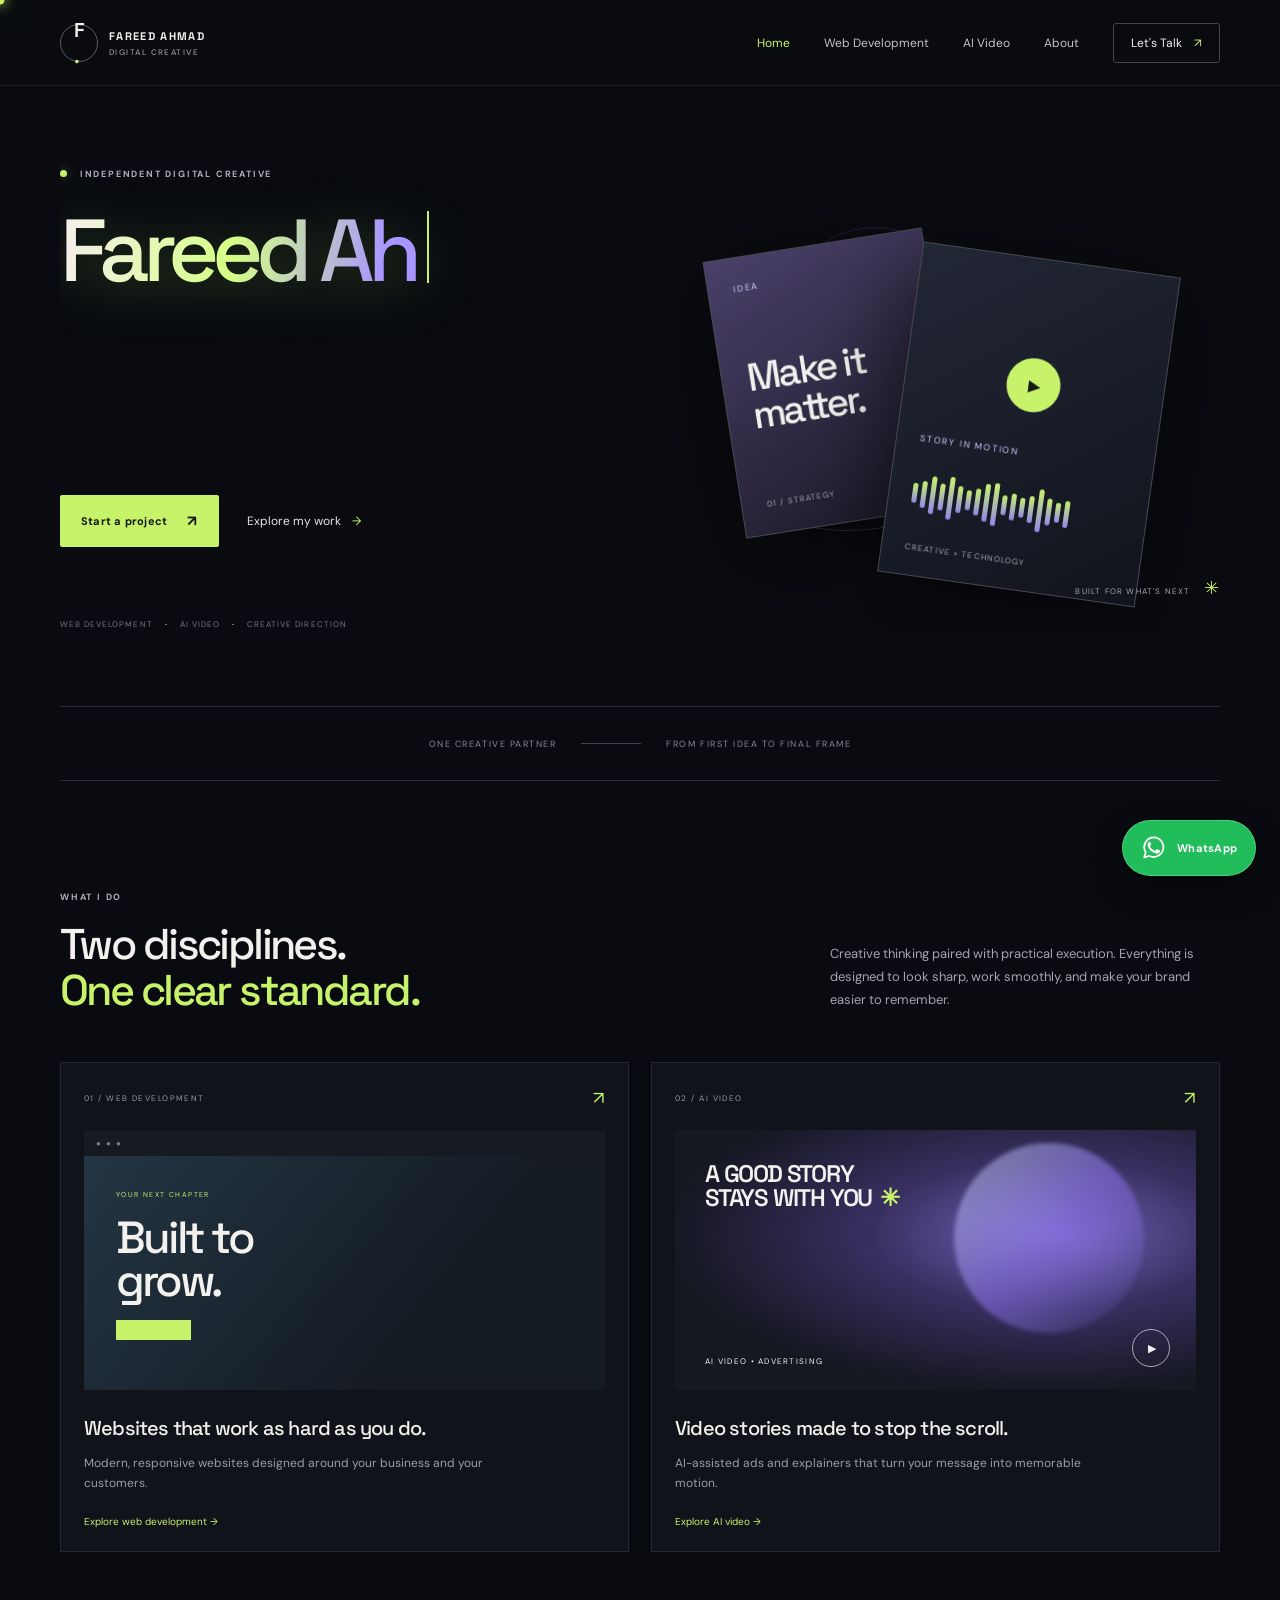
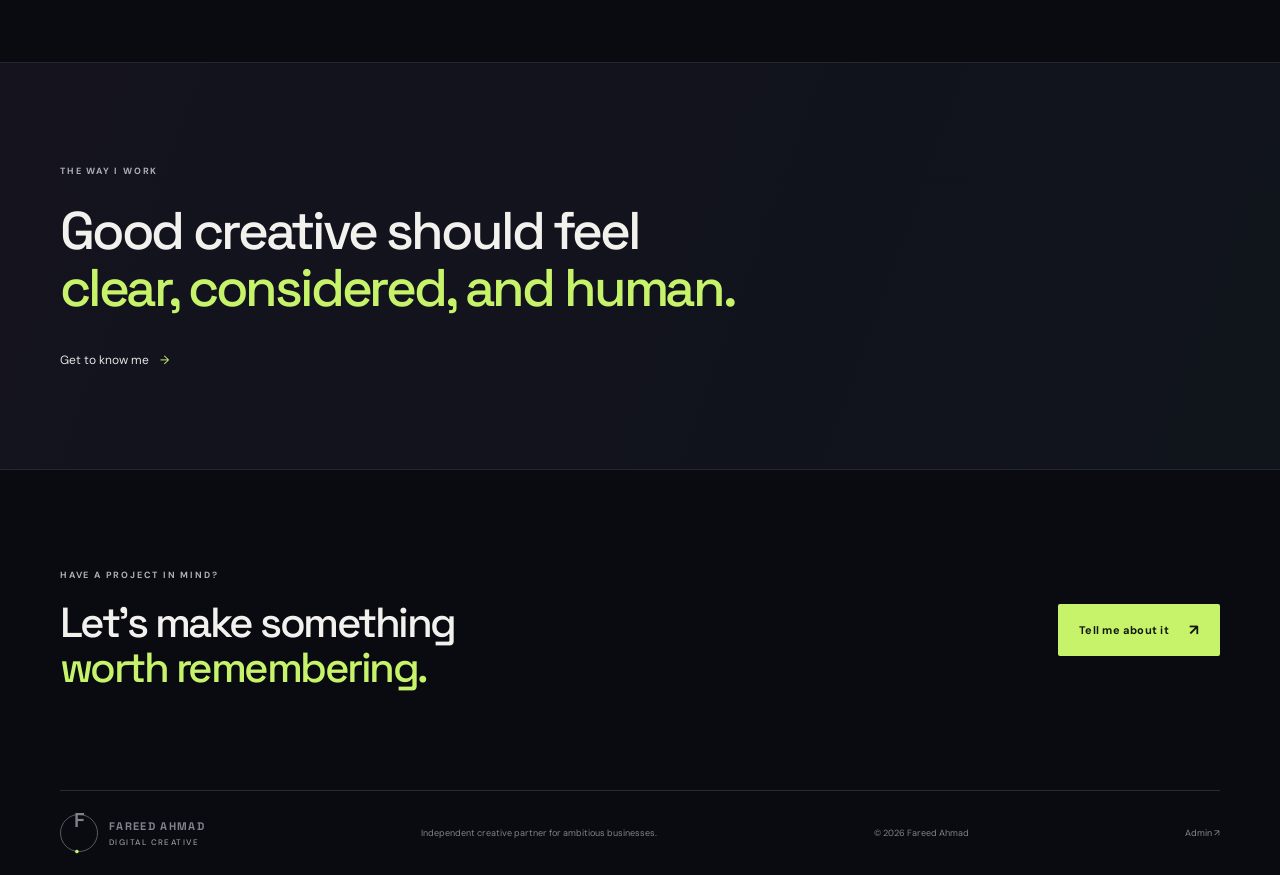
==== commit 9cc4b71b: "Add featured videos and WhatsApp contact Add separate featured website and AI video blocks. Start ea" ====
--- a/index.html
+++ b/index.html
@@ -1,14 +1,13 @@
-
-<!doctype html>
-<html lang="en">
-<head>
-  <meta charset="utf-8"><meta name="viewport" content="width=device-width, initial-scale=1">
-  <meta name="theme-color" content="#090b10"><meta name="description" content="Fareed Ahmad creates polished websites and AI powered video ads and explainers for ambitious businesses.">
-  <title>Fareed Ahmad — Web & AI Video Studio</title><link rel="preconnect" href="https://fonts.googleapis.com"><link rel="preconnect" href="https://fonts.gstatic.com" crossorigin><link href="https://fonts.googleapis.com/css2?family=DM+Sans:wght@400;500;600;700&family=Space+Grotesk:wght@400;500;600;700&display=swap" rel="stylesheet"><link rel="stylesheet" href="style.css">
-</head>
-<body><span class="cursor-glow" aria-hidden="true"></span><header class="header"><a class="brand" href="index.html"><span class="brand-mark">F<span>.</span></span><span>FAREED AHMAD<small>DIGITAL CREATIVE</small></span></a><button class="menu-toggle" aria-label="Open menu">☰</button><nav class="nav"><a class="active" href="index.html">Home</a><a href="web-development.html">Web Development</a><a href="ai-video.html">AI Video</a><a href="about.html">About</a><a class="nav-cta" href="contact.html">Let's Talk <span>↗</span></a></nav></header>
-<main><section class="hero wrap"><video class="hero-background-video" autoplay muted loop playsinline preload="metadata" aria-hidden="true" tabindex="-1"><source src="assets/hero-background.mp4" type="video/mp4"></video><div class="hero-copy"><div class="eyebrow"><i></i> INDEPENDENT DIGITAL CREATIVE</div><h1><span class="name-flair">Fareed Ahmad</span><br><em>Digital Creative</em></h1><p class="lead">I build thoughtful websites and create cinematic AI video ads that help businesses stand out and move forward.</p><div class="hero-actions"><a class="button button-light" href="contact.html">Start a project <span>↗</span></a><a class="text-link" href="web-development.html">Explore my work <span>→</span></a></div><div class="hero-foot"><span>WEB DEVELOPMENT</span><b>·</b><span>AI VIDEO</span><b>·</b><span>CREATIVE DIRECTION</span></div></div><div class="hero-art"><div class="orbit orbit-one"></div><div class="orbit orbit-two"></div><div class="glow"></div><div class="art-card card-back"><span>IDEA</span><b>Make it<br>matter.</b><small>01 / STRATEGY</small></div><div class="art-card card-front"><div class="play">▶</div><span>STORY IN MOTION</span><div class="wave"><i></i><i></i><i></i><i></i><i></i><i></i><i></i><i></i><i></i><i></i><i></i><i></i><i></i><i></i><i></i><i></i><i></i><i></i></div><small>CREATIVE × TECHNOLOGY</small></div><div class="art-label">BUILT FOR WHAT'S NEXT <span>✳</span></div></div></section>
-<section class="trust wrap"><span>ONE CREATIVE PARTNER</span><div class="trust-line"></div><span>FROM FIRST IDEA TO FINAL FRAME</span></section>
-<section class="services section wrap"><div class="section-heading"><div><div class="eyebrow">WHAT I DO</div><h2>Two disciplines.<br><em>One clear standard.</em></h2></div><p>Creative thinking paired with practical execution. Everything is designed to look sharp, work smoothly, and make your brand easier to remember.</p></div><div class="service-grid"><a href="web-development.html" class="service-card"><div class="card-top"><span>01 / WEB DEVELOPMENT</span><b>↗</b></div><div class="mini-browser"><div class="browser-dots">● ● ●</div><div class="browser-inner"><small>YOUR NEXT CHAPTER</small><strong>Built to<br>grow.</strong><i></i></div></div><h3>Websites that work as hard as you do.</h3><p>Modern, responsive websites designed around your business and your customers.</p><span class="card-link">Explore web development →</span></a><a href="ai-video.html" class="service-card"><div class="card-top"><span>02 / AI VIDEO</span><b>↗</b></div><div class="video-preview"><div class="video-orb"></div><div class="video-title">A GOOD STORY<br>STAYS WITH YOU<span>✳</span></div><div class="video-caption">AI VIDEO • ADVERTISING</div><div class="video-play">▶</div></div><h3>Video stories made to stop the scroll.</h3><p>AI-assisted ads and explainers that turn your message into memorable motion.</p><span class="card-link">Explore AI video →</span></a></div></section>
-<section class="manifesto"><div class="wrap manifesto-inner"><span class="eyebrow">THE WAY I WORK</span><h2>Good creative should feel<br><em>clear, considered, and human.</em></h2><a class="text-link" href="about.html">Get to know me <span>→</span></a></div></section>
-<section class="bottom-cta wrap"><div><div class="eyebrow">HAVE A PROJECT IN MIND?</div><h2>Let's make something<br><em>worth remembering.</em></h2></div><a class="button button-light" href="contact.html">Tell me about it <span>↗</span></a></section></main><footer class="footer wrap"><a class="brand" href="index.html"><span class="brand-mark">F<span>.</span></span><span>FAREED AHMAD<small>DIGITAL CREATIVE</small></span></a><span>Independent creative partner for ambitious businesses.</span><span>© <span id="year"></span> Fareed Ahmad</span><a class="admin-entry" href="admin.html">Admin ↗</a></footer><script src="portfolio.js"></script><script src="script.js"></script></body></html>
+<!doctype html>
+<html lang="en">
+<head>
+  <meta charset="utf-8"><meta name="viewport" content="width=device-width, initial-scale=1">
+  <meta name="theme-color" content="#090b10"><meta name="description" content="Fareed Ahmad creates polished websites and AI powered video ads and explainers for ambitious businesses.">
+  <title>Fareed Ahmad — Web & AI Video Studio</title><link rel="preconnect" href="https://fonts.googleapis.com"><link rel="preconnect" href="https://fonts.gstatic.com" crossorigin><link href="https://fonts.googleapis.com/css2?family=DM+Sans:wght@400;500;600;700&family=Space+Grotesk:wght@400;500;600;700&display=swap" rel="stylesheet"><link rel="stylesheet" href="style.css?v=20261126-featured">
+</head>
+<body><span class="cursor-glow" aria-hidden="true"></span><header class="header"><a class="brand" href="index.html"><span class="brand-mark">F<span>.</span></span><span>FAREED AHMAD<small>DIGITAL CREATIVE</small></span></a><button class="menu-toggle" aria-label="Open menu">☰</button><nav class="nav"><a class="active" href="index.html">Home</a><a href="web-development.html">Web Development</a><a href="ai-video.html">AI Video</a><a href="about.html">About</a><a class="nav-cta" href="contact.html">Let's Talk <span>↗</span></a></nav></header>
+<main><section class="hero wrap"><video class="hero-background-video" autoplay muted loop playsinline preload="metadata" aria-hidden="true" tabindex="-1"><source src="assets/hero-background.mp4" type="video/mp4"></video><div class="hero-copy"><div class="eyebrow"><i></i> INDEPENDENT DIGITAL CREATIVE</div><h1><span class="name-flair">Fareed Ahmad</span><br><em>Digital Creative</em></h1><p class="lead">I build thoughtful websites and create cinematic AI video ads that help businesses stand out and move forward.</p><div class="hero-actions"><a class="button button-light" href="contact.html">Start a project <span>↗</span></a><a class="text-link" href="web-development.html">Explore my work <span>→</span></a></div><div class="hero-foot"><span>WEB DEVELOPMENT</span><b>·</b><span>AI VIDEO</span><b>·</b><span>CREATIVE DIRECTION</span></div></div><div class="hero-art"><div class="orbit orbit-one"></div><div class="orbit orbit-two"></div><div class="glow"></div><div class="art-card card-back"><span>IDEA</span><b>Make it<br>matter.</b><small>01 / STRATEGY</small></div><div class="art-card card-front"><div class="play">▶</div><span>STORY IN MOTION</span><div class="wave"><i></i><i></i><i></i><i></i><i></i><i></i><i></i><i></i><i></i><i></i><i></i><i></i><i></i><i></i><i></i><i></i><i></i><i></i></div><small>CREATIVE × TECHNOLOGY</small></div><div class="art-label">BUILT FOR WHAT'S NEXT <span>✳</span></div></div></section>
+<section class="trust wrap"><span>ONE CREATIVE PARTNER</span><div class="trust-line"></div><span>FROM FIRST IDEA TO FINAL FRAME</span></section>
+<section class="services section wrap"><div class="section-heading"><div><div class="eyebrow">WHAT I DO</div><h2>Two disciplines.<br><em>One clear standard.</em></h2></div><p>Creative thinking paired with practical execution. Everything is designed to look sharp, work smoothly, and make your brand easier to remember.</p></div><div class="service-grid"><a href="web-development.html" class="service-card"><div class="card-top"><span>01 / WEB DEVELOPMENT</span><b>↗</b></div><div class="mini-browser"><div class="browser-dots">● ● ●</div><div class="browser-inner"><small>YOUR NEXT CHAPTER</small><strong>Built to<br>grow.</strong><i></i></div></div><h3>Websites that work as hard as you do.</h3><p>Modern, responsive websites designed around your business and your customers.</p><span class="card-link">Explore web development →</span></a><a href="ai-video.html" class="service-card"><div class="card-top"><span>02 / AI VIDEO</span><b>↗</b></div><div class="video-preview"><div class="video-orb"></div><div class="video-title">A GOOD STORY<br>STAYS WITH YOU<span>✳</span></div><div class="video-caption">AI VIDEO • ADVERTISING</div><div class="video-play">▶</div></div><h3>Video stories made to stop the scroll.</h3><p>AI-assisted ads and explainers that turn your message into memorable motion.</p><span class="card-link">Explore AI video →</span></a></div></section>
+<section class="manifesto"><div class="wrap manifesto-inner"><span class="eyebrow">THE WAY I WORK</span><h2>Good creative should feel<br><em>clear, considered, and human.</em></h2><a class="text-link" href="about.html">Get to know me <span>→</span></a></div></section>
+<section class="bottom-cta wrap"><div><div class="eyebrow">HAVE A PROJECT IN MIND?</div><h2>Let's make something<br><em>worth remembering.</em></h2></div><a class="button button-light" href="contact.html">Tell me about it <span>↗</span></a></section></main><footer class="footer wrap"><a class="brand" href="index.html"><span class="brand-mark">F<span>.</span></span><span>FAREED AHMAD<small>DIGITAL CREATIVE</small></span></a><span>Independent creative partner for ambitious businesses.</span><span>© <span id="year"></span> Fareed Ahmad</span><a class="admin-entry" href="admin.html">Admin ↗</a></footer><script src="portfolio.js"></script><script src="script.js?v=20261126-featured"></script></body></html>
--- a/style.css
+++ b/style.css
@@ -1,19 +1,67 @@
-:root{--bg:#090b10;--panel:#10131a;--panel2:#141923;--text:#f3f1ed;--muted:#a2a5ad;--line:#272b35;--lime:#c7f36b;--lav:#b3a2ff;--font:'DM Sans',sans-serif;--display:'Space Grotesk',sans-serif}*{box-sizing:border-box}html{scroll-behavior:smooth}body{margin:0;background:var(--bg);color:var(--text);font-family:var(--font);font-size:15px;-webkit-font-smoothing:antialiased}a{color:inherit;text-decoration:none}.wrap{width:min(1160px,calc(100% - 72px));margin-inline:auto}.header{height:86px;border-bottom:1px solid rgba(255,255,255,.07);display:flex;align-items:center;justify-content:space-between;padding:0 max(36px,calc((100% - 1160px)/2));position:relative;z-index:3;background:rgba(9,11,16,.93)}.brand{display:flex;gap:11px;align-items:center;font:700 11px var(--display);letter-spacing:.12em}.brand-mark{width:38px;height:38px;border:1px solid #555a66;border-radius:50%;display:grid;place-content:center;font:600 20px var(--display);letter-spacing:-.08em}.brand-mark span{color:var(--lime)}.brand small{display:block;font:500 8px var(--font);letter-spacing:.18em;color:#9699a1;margin-top:4px}.nav{display:flex;align-items:center;gap:34px;font-size:12px;color:#c2c3c7}.nav a{transition:color .2s}.nav a:hover,.nav a.active{color:var(--lime)}.nav .nav-cta{border:1px solid #424651;padding:11px 17px;border-radius:3px;color:var(--text)}.nav-cta span{color:var(--lime);margin-left:9px}.menu-toggle{display:none;background:none;color:white;border:0;font-size:24px}.hero{min-height:620px;display:grid;grid-template-columns:1.02fr .98fr;align-items:center;gap:20px;padding-top:45px;padding-bottom:40px}.eyebrow{font-size:9px;letter-spacing:.2em;font-weight:700;color:#adb0b7}.eyebrow i{display:inline-block;width:7px;height:7px;border-radius:50%;background:var(--lime);margin-right:9px;box-shadow:0 0 13px #c7f36966}.hero h1,.inner-hero h1,.contact-layout h1{font:500 clamp(54px,7vw,88px)/.99 var(--display);letter-spacing:-.075em;margin:27px 0 24px}.hero h1 em,.inner-hero h1 em,.contact-layout h1 em,h2 em{font-style:normal;color:var(--lime)}.lead{max-width:480px;color:#b0b2b9;font-size:16px;line-height:1.8}.hero-actions{display:flex;align-items:center;gap:28px;margin-top:32px}.button{display:inline-flex;align-items:center;gap:20px;padding:16px 21px;border:0;border-radius:2px;font:700 11px var(--font);letter-spacing:.02em;cursor:pointer}.button-light{background:var(--lime);color:#13170e}.button-light span{font-size:15px}.text-link{font-size:12px;color:#e4e4e4}.text-link span{color:var(--lime);padding-left:8px}.hero-foot{display:flex;gap:12px;align-items:center;color:#747984;font-size:8px;letter-spacing:.13em;margin-top:72px}.hero-foot b{color:var(--lime)}.hero-art{height:470px;position:relative;display:grid;place-items:center;overflow:hidden}.glow{width:340px;height:340px;position:absolute;background:radial-gradient(circle,#9b73ff30,transparent 68%);filter:blur(12px)}.orbit{position:absolute;border:1px solid #414050;transform:rotate(-27deg);border-radius:50%;width:410px;height:210px}.orbit-two{transform:rotate(53deg);width:390px;height:240px;border-color:#42415366}.art-card{position:absolute;border:1px solid #484751;background:linear-gradient(145deg,#272331,#11131b);box-shadow:0 24px 80px #0009}.card-back{width:222px;height:280px;left:11%;top:17%;padding:25px;transform:rotate(-9deg);display:flex;flex-direction:column;justify-content:space-between;background:linear-gradient(155deg,#4a4069,#191724)}.card-back span,.card-front span{font-size:9px;letter-spacing:.2em;color:#d2c9ff}.card-back b{font:500 39px/.98 var(--display);letter-spacing:-.07em}.art-card small{font-size:8px;letter-spacing:.14em;color:#aaa5b7}.card-front{width:260px;height:333px;right:11%;top:20%;padding:23px;transform:rotate(8deg);display:flex;flex-direction:column;justify-content:flex-end;background:linear-gradient(145deg,#222736,#11141c)}.play{position:absolute;top:30%;left:39%;width:54px;height:54px;border-radius:50%;background:var(--lime);color:#15190f;display:grid;place-items:center;font-size:16px;padding-left:3px}.wave{height:50px;display:flex;align-items:center;gap:4px;margin:24px 0}.wave i{width:5px;border-radius:4px;background:linear-gradient(var(--lime),#9387e9);height:var(--h,20px)}.wave i:nth-child(3n){height:38px}.wave i:nth-child(2n){height:27px}.wave i:nth-child(5n){height:43px}.art-label{position:absolute;right:0;bottom:34px;font-size:8px;letter-spacing:.15em;color:#a6a6ab}.art-label span{font-size:18px;color:var(--lime);padding-left:10px}.trust{height:75px;border-block:1px solid var(--line);display:flex;align-items:center;justify-content:center;gap:25px;color:#858992;font-size:9px;letter-spacing:.17em}.trust-line{width:60px;height:1px;background:#41434a}.section{padding-top:110px;padding-bottom:110px}.section-heading{display:flex;align-items:flex-end;justify-content:space-between;gap:45px;margin-bottom:47px}.section-heading h2,.manifesto h2,.bottom-cta h2,.about-copy h2{font:500 43px/1.08 var(--display);letter-spacing:-.06em;margin:19px 0 0}.section-heading>p{max-width:390px;color:var(--muted);line-height:1.8;font-size:13px;margin:0 0 3px}.service-grid{display:grid;grid-template-columns:1fr 1fr;gap:22px}.service-card{padding:23px;background:var(--panel);border:1px solid #242832;transition:transform .25s,border-color .25s}.service-card:hover{transform:translateY(-4px);border-color:#5d674f}.card-top{display:flex;justify-content:space-between;align-items:center;color:#9699a2;font-size:8px;letter-spacing:.18em}.card-top b{font-size:18px;color:var(--lime);font-weight:400}.mini-browser,.video-preview{height:260px;margin:20px 0 25px;position:relative;overflow:hidden;background:#1c2230}.mini-browser{background:linear-gradient(130deg,#243746,#141a22 70%)}.browser-dots{height:26px;padding:8px 12px;background:#151a23;color:#767d8a;font-size:8px;letter-spacing:.2em}.browser-inner{padding:26px 32px}.browser-inner small{font-size:7px;letter-spacing:.2em;color:var(--lime)}.browser-inner strong{display:block;font:500 45px/.95 var(--display);letter-spacing:-.07em;margin-top:15px}.browser-inner i{display:block;width:75px;height:20px;background:var(--lime);margin-top:18px}.video-preview{background:radial-gradient(ellipse at 72% 40%,#7262ba,#382f60 34%,#151721 72%)}.video-orb{position:absolute;width:190px;height:190px;right:10%;top:5%;border-radius:50%;background:linear-gradient(135deg,#d5e9ff77,#9278f388 50%,transparent);filter:blur(2px)}.video-title{position:absolute;top:32px;left:30px;font:600 24px/1.02 var(--display);letter-spacing:-.05em}.video-title span{color:var(--lime);padding-left:8px}.video-caption{position:absolute;left:30px;bottom:24px;font-size:8px;letter-spacing:.16em}.video-play{position:absolute;right:26px;bottom:23px;border:1px solid #ffffff99;width:38px;height:38px;border-radius:50%;display:grid;place-items:center;font-size:11px;padding-left:2px}.service-card h3{font:500 20px var(--display);letter-spacing:-.04em;margin:0 0 10px}.service-card p{color:#9a9da6;font-size:12px;line-height:1.7;max-width:440px}.card-link{display:block;font-size:10px;color:var(--lime);margin-top:21px}.manifesto{background:linear-gradient(110deg,#14131e,#10141b);border-block:1px solid #242632}.manifesto-inner{padding-top:96px;padding-bottom:100px}.manifesto h2{font-size:53px;margin:23px 0 20px}.manifesto p{max-width:500px;color:#a6a8b0;line-height:1.8;font-size:13px}.manifesto .text-link{display:inline-block;margin-top:16px}.bottom-cta{display:flex;align-items:center;justify-content:space-between;padding-top:99px;padding-bottom:99px}.bottom-cta h2{font-size:42px}.footer{border-top:1px solid var(--line);padding-top:23px;padding-bottom:23px;display:flex;align-items:center;justify-content:space-between;color:#7f838d;font-size:9px}.inner-hero{padding-top:100px;padding-bottom:78px}.inner-hero h1{font-size:clamp(54px,7vw,82px);margin:23px 0}.inner-hero>.button{margin-top:20px}.web-showcase{margin-top:72px;padding:30px 8% 0;background:linear-gradient(140deg,#202b32,#11151d);border:1px solid #2d3641}.showcase-window{background:#d9dedb;color:#12181a;min-height:400px;box-shadow:0 18px 50px #0008}.window-bar{height:34px;background:#e9eae6;display:flex;justify-content:space-between;padding:10px 15px;color:#606968;font-size:9px}.showcase-content{min-height:366px;position:relative;background:linear-gradient(115deg,#dce1dd,#b9c4bd)}.showcase-nav{padding:17px 26px;font:700 10px var(--display);letter-spacing:.12em}.showcase-nav span{float:right;font:600 8px var(--font);letter-spacing:.08em}.showcase-main{padding:32px 7%}.showcase-main small{font-size:8px;letter-spacing:.18em}.showcase-main h2{font:600 56px/.9 var(--display);letter-spacing:-.075em;margin:17px 0}.showcase-main h2 em{color:#507b59;font-style:normal}.showcase-main p{font-size:10px;line-height:1.7;color:#515b55}.showcase-main .button{font-size:8px;padding:12px 14px;margin-top:8px}.showcase-side{position:absolute;right:9%;top:39%;font:500 23px/1.08 var(--display);letter-spacing:-.05em;color:#526057}.showcase-side em{color:#80998a;font-style:normal}.showcase-side b{display:block;margin-top:35px;font:600 8px var(--font);letter-spacing:.12em}.offer-grid{display:grid;grid-template-columns:1fr 1fr;border-top:1px solid var(--line)}.offer-grid article{padding:30px 25px 31px 0;border-bottom:1px solid var(--line)}.offer-grid article:nth-child(2n){padding-left:35px;border-left:1px solid var(--line)}.offer-grid article>span{font-size:9px;color:var(--lime);letter-spacing:.12em}.offer-grid h3{font:500 21px var(--display);margin:15px 0 9px;letter-spacing:-.03em}.offer-grid p{font-size:12px;line-height:1.8;color:#9fa2aa;max-width:440px;margin:0}.video-hero .lead{max-width:540px}.video-feature{height:355px;margin-top:65px;position:relative;overflow:hidden;border:1px solid #33303d;background:radial-gradient(ellipse at 72% 40%,#7164b6,#40355f 30%,#191923 72%)}.feature-orb{position:absolute;width:320px;height:320px;right:10%;top:0;border-radius:50%;background:linear-gradient(120deg,#e7dfffaa,#9282f988 42%,transparent 72%);filter:blur(2px)}.feature-copy{position:absolute;left:9%;top:62px}.feature-copy small{font-size:8px;letter-spacing:.2em;color:#d8d2ef}.feature-copy h2{font:500 57px/.95 var(--display);letter-spacing:-.07em;margin:22px 0 32px}.feature-copy h2 em{font-style:normal;color:var(--lime)}.feature-copy span{font-size:8px;letter-spacing:.14em;color:#c6c0d4}.feature-play{position:absolute;right:25%;top:42%;width:54px;height:54px;border-radius:50%;background:var(--lime);color:#111;display:grid;place-items:center;font-size:15px;padding-left:3px}.feature-index{position:absolute;right:22px;bottom:20px;font-size:8px;letter-spacing:.16em;color:#d4d1dc}.about-hero{padding-bottom:30px}.about-visual{height:250px;margin-top:58px;background:linear-gradient(120deg,#222330,#151923);position:relative;overflow:hidden;display:grid;place-items:center;border:1px solid #30323d}.about-monogram{font:500 190px/.8 var(--display);letter-spacing:-.13em;color:#d3d2cc}.about-monogram span{color:var(--lime)}.about-note{position:absolute;right:9%;top:28%;font:600 11px/1.6 var(--display);letter-spacing:.1em}.about-note b{display:block;color:var(--lime);font-size:20px;margin-top:8px}.about-caption{position:absolute;bottom:18px;left:22px;color:#92959e;font-size:8px;letter-spacing:.15em}.about-copy{display:grid;grid-template-columns:1fr 1fr;gap:90px}.about-copy p{color:#a7a9b0;font-size:13px;line-height:1.9;margin:0 0 18px}.about-copy .text-link{display:inline-block;margin-top:12px}.contact-layout{padding-top:100px;padding-bottom:110px;display:grid;grid-template-columns:.9fr 1.1fr;gap:100px}.contact-layout h1{font-size:72px}.contact-intro .lead{font-size:14px}.contact-links{margin-top:65px;display:grid;gap:24px}.contact-links small{display:block;color:#828691;font-size:8px;letter-spacing:.17em;margin-bottom:9px}.contact-links a{font-size:15px}.contact-links a:hover{color:var(--lime)}.email-pending{color:#e4b277;font-size:12px}.contact-form{padding:31px;background:var(--panel);border:1px solid #282c36}.contact-form label{display:block;color:#b9bbc1;font-size:10px;margin-bottom:20px}.contact-form input,.contact-form select,.contact-form textarea{display:block;width:100%;margin-top:9px;background:#0c0f15;border:1px solid #30343e;border-radius:2px;padding:13px;color:#f0f0ef;font:12px var(--font);outline:none}.contact-form input:focus,.contact-form select:focus,.contact-form textarea:focus{border-color:#91ad61}.contact-form textarea{resize:vertical}.contact-form .button{margin-top:3px}.form-note{display:block;color:#777c86;font-size:9px;margin-top:13px}@media(max-width:850px){.wrap{width:calc(100% - 48px)}.header{padding-inline:24px}.nav{gap:17px}.hero{min-height:560px}.hero-art{transform:scale(.87);margin-inline:-25px}.section-heading{gap:25px}.contact-layout{gap:45px}.showcase-side{right:4%;font-size:19px}}@media(max-width:650px){.wrap{width:calc(100% - 38px)}.header{height:72px;padding:0 19px}.menu-toggle{display:block}.nav{display:none;position:absolute;left:0;right:0;top:71px;background:#0c0e14;border-bottom:1px solid var(--line);padding:20px;flex-direction:column;align-items:stretch;gap:0}.nav.open{display:flex}.nav a{padding:13px 8px}.nav .nav-cta{margin-top:8px;text-align:center}.hero{grid-template-columns:1fr;padding-top:74px;gap:0}.hero h1,.inner-hero h1,.contact-layout h1{font-size:59px}.hero-foot{margin-top:45px;gap:8px;font-size:7px}.hero-art{height:370px;margin:10px -18px 0;transform:none;scale:.9}.trust{height:70px;gap:12px;font-size:7px;letter-spacing:.1em}.trust-line{width:25px}.section{padding-top:75px;padding-bottom:75px}.section-heading{display:block}.section-heading h2,.manifesto h2,.bottom-cta h2,.about-copy h2{font-size:36px}.section-heading>p{margin-top:22px}.service-grid{grid-template-columns:1fr;gap:15px}.mini-browser,.video-preview{height:220px}.manifesto-inner{padding-top:70px;padding-bottom:70px}.manifesto h2{font-size:38px}.bottom-cta{padding-top:70px;padding-bottom:70px;align-items:flex-start;gap:28px;flex-direction:column}.footer{flex-wrap:wrap;gap:18px}.footer>span:nth-child(2){order:3;width:100%}.inner-hero{padding-top:75px;padding-bottom:50px}.web-showcase{margin-top:52px;padding:15px 4% 0}.showcase-window{min-height:310px}.showcase-content{min-height:276px}.showcase-main{padding:24px 6%}.showcase-main h2{font-size:43px}.showcase-main p{font-size:9px}.showcase-side{top:46%;right:4%;font-size:16px}.showcase-nav{padding:14px 15px}.showcase-nav span{font-size:6px}.offer-grid article{padding:24px 10px 24px 0}.offer-grid article:nth-child(2n){padding-left:19px}.offer-grid h3{font-size:18px}.offer-grid p{font-size:11px}.video-feature{height:290px;margin-top:48px}.feature-copy{left:7%;top:49px}.feature-copy h2{font-size:42px}.feature-copy span{font-size:6px}.feature-orb{width:230px;height:230px;right:-15%}.feature-play{right:15%;top:52%;width:42px;height:42px}.about-visual{height:205px;margin-top:40px}.about-monogram{font-size:150px}.about-note{right:5%;font-size:8px}.about-copy{grid-template-columns:1fr;gap:27px}.contact-layout{grid-template-columns:1fr;gap:45px;padding-top:72px;padding-bottom:72px}.contact-layout h1{font-size:60px}.contact-links{margin-top:38px}.contact-form{padding:22px}}
-
-/* Name treatment, custom cursor, sample gallery and admin */
+:root{--bg:#090b10;--panel:#10131a;--panel2:#141923;--text:#f3f1ed;--muted:#a2a5ad;--line:#272b35;--lime:#c7f36b;--lav:#b3a2ff;--font:'DM Sans',sans-serif;--display:'Space Grotesk',sans-serif}*{box-sizing:border-box}html{scroll-behavior:smooth}body{margin:0;background:var(--bg);color:var(--text);font-family:var(--font);font-size:15px;-webkit-font-smoothing:antialiased}a{color:inherit;text-decoration:none}.wrap{width:min(1160px,calc(100% - 72px));margin-inline:auto}.header{height:86px;border-bottom:1px solid rgba(255,255,255,.07);display:flex;align-items:center;justify-content:space-between;padding:0 max(36px,calc((100% - 1160px)/2));position:relative;z-index:3;background:rgba(9,11,16,.93)}.brand{display:flex;gap:11px;align-items:center;font:700 11px var(--display);letter-spacing:.12em}.brand-mark{width:38px;height:38px;border:1px solid #555a66;border-radius:50%;display:grid;place-content:center;font:600 20px var(--display);letter-spacing:-.08em}.brand-mark span{color:var(--lime)}.brand small{display:block;font:500 8px var(--font);letter-spacing:.18em;color:#9699a1;margin-top:4px}.nav{display:flex;align-items:center;gap:34px;font-size:12px;color:#c2c3c7}.nav a{transition:color .2s}.nav a:hover,.nav a.active{color:var(--lime)}.nav .nav-cta{border:1px solid #424651;padding:11px 17px;border-radius:3px;color:var(--text)}.nav-cta span{color:var(--lime);margin-left:9px}.menu-toggle{display:none;background:none;color:white;border:0;font-size:24px}.hero{min-height:620px;display:grid;grid-template-columns:1.02fr .98fr;align-items:center;gap:20px;padding-top:45px;padding-bottom:40px}.eyebrow{font-size:9px;letter-spacing:.2em;font-weight:700;color:#adb0b7}.eyebrow i{display:inline-block;width:7px;height:7px;border-radius:50%;background:var(--lime);margin-right:9px;box-shadow:0 0 13px #c7f36966}.hero h1,.inner-hero h1,.contact-layout h1{font:500 clamp(54px,7vw,88px)/.99 var(--display);letter-spacing:-.075em;margin:27px 0 24px}.hero h1 em,.inner-hero h1 em,.contact-layout h1 em,h2 em{font-style:normal;color:var(--lime)}.lead{max-width:480px;color:#b0b2b9;font-size:16px;line-height:1.8}.hero-actions{display:flex;align-items:center;gap:28px;margin-top:32px}.button{display:inline-flex;align-items:center;gap:20px;padding:16px 21px;border:0;border-radius:2px;font:700 11px var(--font);letter-spacing:.02em;cursor:pointer}.button-light{background:var(--lime);color:#13170e}.button-light span{font-size:15px}.text-link{font-size:12px;color:#e4e4e4}.text-link span{color:var(--lime);padding-left:8px}.hero-foot{display:flex;gap:12px;align-items:center;color:#747984;font-size:8px;letter-spacing:.13em;margin-top:72px}.hero-foot b{color:var(--lime)}.hero-art{height:470px;position:relative;display:grid;place-items:center;overflow:hidden}.glow{width:340px;height:340px;position:absolute;background:radial-gradient(circle,#9b73ff30,transparent 68%);filter:blur(12px)}.orbit{position:absolute;border:1px solid #414050;transform:rotate(-27deg);border-radius:50%;width:410px;height:210px}.orbit-two{transform:rotate(53deg);width:390px;height:240px;border-color:#42415366}.art-card{position:absolute;border:1px solid #484751;background:linear-gradient(145deg,#272331,#11131b);box-shadow:0 24px 80px #0009}.card-back{width:222px;height:280px;left:11%;top:17%;padding:25px;transform:rotate(-9deg);display:flex;flex-direction:column;justify-content:space-between;background:linear-gradient(155deg,#4a4069,#191724)}.card-back span,.card-front span{font-size:9px;letter-spacing:.2em;color:#d2c9ff}.card-back b{font:500 39px/.98 var(--display);letter-spacing:-.07em}.art-card small{font-size:8px;letter-spacing:.14em;color:#aaa5b7}.card-front{width:260px;height:333px;right:11%;top:20%;padding:23px;transform:rotate(8deg);display:flex;flex-direction:column;justify-content:flex-end;background:linear-gradient(145deg,#222736,#11141c)}.play{position:absolute;top:30%;left:39%;width:54px;height:54px;border-radius:50%;background:var(--lime);color:#15190f;display:grid;place-items:center;font-size:16px;padding-left:3px}.wave{height:50px;display:flex;align-items:center;gap:4px;margin:24px 0}.wave i{width:5px;border-radius:4px;background:linear-gradient(var(--lime),#9387e9);height:var(--h,20px)}.wave i:nth-child(3n){height:38px}.wave i:nth-child(2n){height:27px}.wave i:nth-child(5n){height:43px}.art-label{position:absolute;right:0;bottom:34px;font-size:8px;letter-spacing:.15em;color:#a6a6ab}.art-label span{font-size:18px;color:var(--lime);padding-left:10px}.trust{height:75px;border-block:1px solid var(--line);display:flex;align-items:center;justify-content:center;gap:25px;color:#858992;font-size:9px;letter-spacing:.17em}.trust-line{width:60px;height:1px;background:#41434a}.section{padding-top:110px;padding-bottom:110px}.section-heading{display:flex;align-items:flex-end;justify-content:space-between;gap:45px;margin-bottom:47px}.section-heading h2,.manifesto h2,.bottom-cta h2,.about-copy h2{font:500 43px/1.08 var(--display);letter-spacing:-.06em;margin:19px 0 0}.section-heading>p{max-width:390px;color:var(--muted);line-height:1.8;font-size:13px;margin:0 0 3px}.service-grid{display:grid;grid-template-columns:1fr 1fr;gap:22px}.service-card{padding:23px;background:var(--panel);border:1px solid #242832;transition:transform .25s,border-color .25s}.service-card:hover{transform:translateY(-4px);border-color:#5d674f}.card-top{display:flex;justify-content:space-between;align-items:center;color:#9699a2;font-size:8px;letter-spacing:.18em}.card-top b{font-size:18px;color:var(--lime);font-weight:400}.mini-browser,.video-preview{height:260px;margin:20px 0 25px;position:relative;overflow:hidden;background:#1c2230}.mini-browser{background:linear-gradient(130deg,#243746,#141a22 70%)}.browser-dots{height:26px;padding:8px 12px;background:#151a23;color:#767d8a;font-size:8px;letter-spacing:.2em}.browser-inner{padding:26px 32px}.browser-inner small{font-size:7px;letter-spacing:.2em;color:var(--lime)}.browser-inner strong{display:block;font:500 45px/.95 var(--display);letter-spacing:-.07em;margin-top:15px}.browser-inner i{display:block;width:75px;height:20px;background:var(--lime);margin-top:18px}.video-preview{background:radial-gradient(ellipse at 72% 40%,#7262ba,#382f60 34%,#151721 72%)}.video-orb{position:absolute;width:190px;height:190px;right:10%;top:5%;border-radius:50%;background:linear-gradient(135deg,#d5e9ff77,#9278f388 50%,transparent);filter:blur(2px)}.video-title{position:absolute;top:32px;left:30px;font:600 24px/1.02 var(--display);letter-spacing:-.05em}.video-title span{color:var(--lime);padding-left:8px}.video-caption{position:absolute;left:30px;bottom:24px;font-size:8px;letter-spacing:.16em}.video-play{position:absolute;right:26px;bottom:23px;border:1px solid #ffffff99;width:38px;height:38px;border-radius:50%;display:grid;place-items:center;font-size:11px;padding-left:2px}.service-card h3{font:500 20px var(--display);letter-spacing:-.04em;margin:0 0 10px}.service-card p{color:#9a9da6;font-size:12px;line-height:1.7;max-width:440px}.card-link{display:block;font-size:10px;color:var(--lime);margin-top:21px}.manifesto{background:linear-gradient(110deg,#14131e,#10141b);border-block:1px solid #242632}.manifesto-inner{padding-top:96px;padding-bottom:100px}.manifesto h2{font-size:53px;margin:23px 0 20px}.manifesto p{max-width:500px;color:#a6a8b0;line-height:1.8;font-size:13px}.manifesto .text-link{display:inline-block;margin-top:16px}.bottom-cta{display:flex;align-items:center;justify-content:space-between;padding-top:99px;padding-bottom:99px}.bottom-cta h2{font-size:42px}.footer{border-top:1px solid var(--line);padding-top:23px;padding-bottom:23px;display:flex;align-items:center;justify-content:space-between;color:#7f838d;font-size:9px}.inner-hero{padding-top:100px;padding-bottom:78px}.inner-hero h1{font-size:clamp(54px,7vw,82px);margin:23px 0}.inner-hero>.button{margin-top:20px}.web-showcase{margin-top:72px;padding:30px 8% 0;background:linear-gradient(140deg,#202b32,#11151d);border:1px solid #2d3641}.showcase-window{background:#d9dedb;color:#12181a;min-height:400px;box-shadow:0 18px 50px #0008}.window-bar{height:34px;background:#e9eae6;display:flex;justify-content:space-between;padding:10px 15px;color:#606968;font-size:9px}.showcase-content{min-height:366px;position:relative;background:linear-gradient(115deg,#dce1dd,#b9c4bd)}.showcase-nav{padding:17px 26px;font:700 10px var(--display);letter-spacing:.12em}.showcase-nav span{float:right;font:600 8px var(--font);letter-spacing:.08em}.showcase-main{padding:32px 7%}.showcase-main small{font-size:8px;letter-spacing:.18em}.showcase-main h2{font:600 56px/.9 var(--display);letter-spacing:-.075em;margin:17px 0}.showcase-main h2 em{color:#507b59;font-style:normal}.showcase-main p{font-size:10px;line-height:1.7;color:#515b55}.showcase-main .button{font-size:8px;padding:12px 14px;margin-top:8px}.showcase-side{position:absolute;right:9%;top:39%;font:500 23px/1.08 var(--display);letter-spacing:-.05em;color:#526057}.showcase-side em{color:#80998a;font-style:normal}.showcase-side b{display:block;margin-top:35px;font:600 8px var(--font);letter-spacing:.12em}.offer-grid{display:grid;grid-template-columns:1fr 1fr;border-top:1px solid var(--line)}.offer-grid article{padding:30px 25px 31px 0;border-bottom:1px solid var(--line)}.offer-grid article:nth-child(2n){padding-left:35px;border-left:1px solid var(--line)}.offer-grid article>span{font-size:9px;color:var(--lime);letter-spacing:.12em}.offer-grid h3{font:500 21px var(--display);margin:15px 0 9px;letter-spacing:-.03em}.offer-grid p{font-size:12px;line-height:1.8;color:#9fa2aa;max-width:440px;margin:0}.video-hero .lead{max-width:540px}.video-feature{height:355px;margin-top:65px;position:relative;overflow:hidden;border:1px solid #33303d;background:radial-gradient(ellipse at 72% 40%,#7164b6,#40355f 30%,#191923 72%)}.feature-orb{position:absolute;width:320px;height:320px;right:10%;top:0;border-radius:50%;background:linear-gradient(120deg,#e7dfffaa,#9282f988 42%,transparent 72%);filter:blur(2px)}.feature-copy{position:absolute;left:9%;top:62px}.feature-copy small{font-size:8px;letter-spacing:.2em;color:#d8d2ef}.feature-copy h2{font:500 57px/.95 var(--display);letter-spacing:-.07em;margin:22px 0 32px}.feature-copy h2 em{font-style:normal;color:var(--lime)}.feature-copy span{font-size:8px;letter-spacing:.14em;color:#c6c0d4}.feature-play{position:absolute;right:25%;top:42%;width:54px;height:54px;border-radius:50%;background:var(--lime);color:#111;display:grid;place-items:center;font-size:15px;padding-left:3px}.feature-index{position:absolute;right:22px;bottom:20px;font-size:8px;letter-spacing:.16em;color:#d4d1dc}.about-hero{padding-bottom:30px}.about-visual{height:250px;margin-top:58px;background:linear-gradient(120deg,#222330,#151923);position:relative;overflow:hidden;display:grid;place-items:center;border:1px solid #30323d}.about-monogram{font:500 190px/.8 var(--display);letter-spacing:-.13em;color:#d3d2cc}.about-monogram span{color:var(--lime)}.about-note{position:absolute;right:9%;top:28%;font:600 11px/1.6 var(--display);letter-spacing:.1em}.about-note b{display:block;color:var(--lime);font-size:20px;margin-top:8px}.about-caption{position:absolute;bottom:18px;left:22px;color:#92959e;font-size:8px;letter-spacing:.15em}.about-copy{display:grid;grid-template-columns:1fr 1fr;gap:90px}.about-copy p{color:#a7a9b0;font-size:13px;line-height:1.9;margin:0 0 18px}.about-copy .text-link{display:inline-block;margin-top:12px}.contact-layout{padding-top:100px;padding-bottom:110px;display:grid;grid-template-columns:.9fr 1.1fr;gap:100px}.contact-layout h1{font-size:72px}.contact-intro .lead{font-size:14px}.contact-links{margin-top:65px;display:grid;gap:24px}.contact-links small{display:block;color:#828691;font-size:8px;letter-spacing:.17em;margin-bottom:9px}.contact-links a{font-size:15px}.contact-links a:hover{color:var(--lime)}.email-pending{color:#e4b277;font-size:12px}.contact-form{padding:31px;background:var(--panel);border:1px solid #282c36}.contact-form label{display:block;color:#b9bbc1;font-size:10px;margin-bottom:20px}.contact-form input,.contact-form select,.contact-form textarea{display:block;width:100%;margin-top:9px;background:#0c0f15;border:1px solid #30343e;border-radius:2px;padding:13px;color:#f0f0ef;font:12px var(--font);outline:none}.contact-form input:focus,.contact-form select:focus,.contact-form textarea:focus{border-color:#91ad61}.contact-form textarea{resize:vertical}.contact-form .button{margin-top:3px}.form-note{display:block;color:#777c86;font-size:9px;margin-top:13px}@media(max-width:850px){.wrap{width:calc(100% - 48px)}.header{padding-inline:24px}.nav{gap:17px}.hero{min-height:560px}.hero-art{transform:scale(.87);margin-inline:-25px}.section-heading{gap:25px}.contact-layout{gap:45px}.showcase-side{right:4%;font-size:19px}}@media(max-width:650px){.wrap{width:calc(100% - 38px)}.header{height:72px;padding:0 19px}.menu-toggle{display:block}.nav{display:none;position:absolute;left:0;right:0;top:71px;background:#0c0e14;border-bottom:1px solid var(--line);padding:20px;flex-direction:column;align-items:stretch;gap:0}.nav.open{display:flex}.nav a{padding:13px 8px}.nav .nav-cta{margin-top:8px;text-align:center}.hero{grid-template-columns:1fr;padding-top:74px;gap:0}.hero h1,.inner-hero h1,.contact-layout h1{font-size:59px}.hero-foot{margin-top:45px;gap:8px;font-size:7px}.hero-art{height:370px;margin:10px -18px 0;transform:none;scale:.9}.trust{height:70px;gap:12px;font-size:7px;letter-spacing:.1em}.trust-line{width:25px}.section{padding-top:75px;padding-bottom:75px}.section-heading{display:block}.section-heading h2,.manifesto h2,.bottom-cta h2,.about-copy h2{font-size:36px}.section-heading>p{margin-top:22px}.service-grid{grid-template-columns:1fr;gap:15px}.mini-browser,.video-preview{height:220px}.manifesto-inner{padding-top:70px;padding-bottom:70px}.manifesto h2{font-size:38px}.bottom-cta{padding-top:70px;padding-bottom:70px;align-items:flex-start;gap:28px;flex-direction:column}.footer{flex-wrap:wrap;gap:18px}.footer>span:nth-child(2){order:3;width:100%}.inner-hero{padding-top:75px;padding-bottom:50px}.web-showcase{margin-top:52px;padding:15px 4% 0}.showcase-window{min-height:310px}.showcase-content{min-height:276px}.showcase-main{padding:24px 6%}.showcase-main h2{font-size:43px}.showcase-main p{font-size:9px}.showcase-side{top:46%;right:4%;font-size:16px}.showcase-nav{padding:14px 15px}.showcase-nav span{font-size:6px}.offer-grid article{padding:24px 10px 24px 0}.offer-grid article:nth-child(2n){padding-left:19px}.offer-grid h3{font-size:18px}.offer-grid p{font-size:11px}.video-feature{height:290px;margin-top:48px}.feature-copy{left:7%;top:49px}.feature-copy h2{font-size:42px}.feature-copy span{font-size:6px}.feature-orb{width:230px;height:230px;right:-15%}.feature-play{right:15%;top:52%;width:42px;height:42px}.about-visual{height:205px;margin-top:40px}.about-monogram{font-size:150px}.about-note{right:5%;font-size:8px}.about-copy{grid-template-columns:1fr;gap:27px}.contact-layout{grid-template-columns:1fr;gap:45px;padding-top:72px;padding-bottom:72px}.contact-layout h1{font-size:60px}.contact-links{margin-top:38px}.contact-form{padding:22px}}
+
+/* Name treatment, custom cursor, sample gallery and admin */
 .name-flair{display:inline-block;background:linear-gradient(100deg,#f4f0e8 4%,#d5ff84 47%,#a995ff 87%);background-clip:text;-webkit-background-clip:text;color:transparent;filter:drop-shadow(0 8px 26px #9eeb5140);letter-spacing:-.08em}.cursor-dot{width:9px;height:9px;border-radius:50%;position:fixed;left:0;top:0;z-index:9999;pointer-events:none;background:var(--lime);box-shadow:0 0 12px var(--lime),0 0 28px #c7f36988;transform:translate(-50%,-50%);transition:width .18s,height .18s,opacity .2s}.cursor-dot.cursor-active{width:18px;height:18px;opacity:.72}.samples-grid{display:grid;grid-template-columns:repeat(2,minmax(0,1fr));gap:20px}.sample-card{background:var(--panel);border:1px solid var(--line);overflow:hidden}.sample-image{height:220px;display:grid;place-items:center;background-color:#1a1e29;background-image:linear-gradient(135deg,#303344,#171923);background-position:center;background-size:cover;position:relative}.sample-image:after{content:"";position:absolute;inset:0;background:linear-gradient(0deg,#090b1077,transparent 60%)}.sample-play,.sample-open{position:relative;z-index:1;border:1px solid #ffffffbb;border-radius:50%;width:48px;height:48px;display:grid;place-items:center;color:white;font-size:12px}.sample-open{width:auto;height:auto;border-radius:2px;padding:12px 16px;font-size:9px;letter-spacing:.15em}.sample-info{padding:18px 20px 22px}.sample-info small,.admin-item small{color:var(--lime);font-size:8px;letter-spacing:.16em}.sample-info h3{font:500 19px var(--display);margin:10px 0 7px}.sample-info p{color:var(--muted);font-size:12px;line-height:1.7;margin:0}.samples-empty{grid-column:1/-1;color:var(--muted);padding:22px;border:1px dashed #3b404b;font-size:12px}.admin-entry{font-size:9px;color:#858a94}.admin-entry:hover{color:var(--lime)}.admin-page{padding-top:80px;padding-bottom:100px}.admin-page h1{font:500 clamp(54px,7vw,78px)/1 var(--display);letter-spacing:-.07em;margin:23px 0}.admin-page>.lead{margin-bottom:26px}.admin-warning{max-width:760px;padding:15px 18px;border:1px solid #5c5135;background:#211d14;color:#d9c899;font-size:11px;line-height:1.7;margin-bottom:25px}.admin-form{max-width:760px}.admin-list{max-width:760px;margin-top:50px}.admin-list h2{font:500 27px var(--display)}.admin-item{display:flex;align-items:center;justify-content:space-between;padding:16px 0;border-bottom:1px solid var(--line)}.admin-item b,.admin-item small{display:block}.admin-item small{margin-top:7px}.admin-item button{border:1px solid #604343;background:transparent;color:#ffb3a9;padding:8px 12px;cursor:pointer}@media(max-width:650px){.samples-grid{grid-template-columns:1fr}.sample-image{height:190px}.admin-page{padding-top:60px}}
-
+
 @media (pointer:fine){body,body a,body button,body input,body textarea,body select{cursor:none}}
-
+
 .admin-lock{max-width:620px;margin:0 auto}.admin-lock h1{font:500 clamp(54px,7vw,78px)/1 var(--display);letter-spacing:-.07em;margin:23px 0}.admin-lock form{margin-top:28px}
-
-
-/* Muted looping portfolio video backgrounds */
-.showcase-content,.video-feature{position:relative;isolation:isolate;overflow:hidden}
-.showcase-content{background:transparent}
-.showcase-content::before,.video-feature::before{content:"";position:absolute;inset:0;z-index:-1;pointer-events:none;background:rgba(12,14,19,.42)}
-.showcase-background-video,.video-background-video{position:absolute;inset:0;width:100%;height:100%;object-fit:cover;pointer-events:none;z-index:-2}
-.hero,.inner-hero{position:relative;isolation:isolate;overflow:hidden}
-.hero-background-video{position:absolute;inset:0;width:100%;max-width:100%;height:100%;object-fit:cover;z-index:-2;pointer-events:none}
-.hero::before,.inner-hero::before{content:"";position:absolute;inset:0;z-index:-1;pointer-events:none;background:linear-gradient(100deg,rgba(9,11,16,.91),rgba(9,11,16,.62))}
-@media(prefers-reduced-motion:reduce){.showcase-background-video,.video-background-video,.hero-background-video{display:none}}
+
+/* Muted portfolio video backgrounds */
+.showcase-content{position:relative;isolation:isolate;overflow:hidden;background:transparent}
+.showcase-content::before{content:"";position:absolute;inset:0;z-index:-1;pointer-events:none;background:rgba(220,225,221,.76)}
+.showcase-background-video,.video-background-video{position:absolute;inset:0;width:100%;height:100%;object-fit:cover;pointer-events:none;z-index:-2}
+.video-feature{position:relative;isolation:isolate;background:transparent}
+.video-feature::before{content:"";position:absolute;inset:0;z-index:-1;pointer-events:none;background:rgba(16,17,26,.55)}
+@media(prefers-reduced-motion:reduce){.showcase-background-video,.video-background-video{display:none}}
+
+/* Shared muted motion behind the opening title on all four portfolio pages. */
+.hero,.inner-hero{position:relative;isolation:isolate;overflow:hidden}
+.hero-background-video{position:absolute;inset:0;width:100%;max-width:100%;height:100%;object-fit:cover;z-index:-2;pointer-events:none}
+.hero::before,.inner-hero::before{content:"";position:absolute;inset:0;z-index:-1;pointer-events:none;background:linear-gradient(100deg,rgba(9,11,16,.91),rgba(9,11,16,.62))}
+@media(prefers-reduced-motion:reduce){.hero-background-video{display:none}}
+
+/* Restrained reveal motion for the portfolio's content blocks. */
+.motion-ready .motion-reveal{opacity:0;transform:translate3d(0,22px,0);filter:blur(3px);transition:opacity .7s cubic-bezier(.2,.7,.2,1),transform .7s cubic-bezier(.2,.7,.2,1),filter .7s ease;transition-delay:var(--reveal-delay,0ms)}
+.motion-ready .motion-reveal.is-visible{opacity:1;transform:translate3d(0,0,0);filter:none}
+.typewriter-active::after{content:"";display:inline-block;width:2px;height:.82em;margin-left:.14em;vertical-align:-.02em;background:var(--lime);animation:typewriter-caret 1s steps(2,end) infinite}
+@keyframes typewriter-caret{50%{opacity:0}}
+.offer-grid article,.sample-card{transition:transform .28s ease,border-color .28s ease,box-shadow .28s ease}
+.offer-grid article:hover,.sample-card:hover{transform:translateY(-4px);border-color:#505644;box-shadow:0 16px 36px #0004}
+@media(prefers-reduced-motion:reduce){.motion-ready .motion-reveal{opacity:1;transform:none;filter:none;transition:none}.typewriter-active::after{animation:none}.offer-grid article,.sample-card{transition:none}.offer-grid article:hover,.sample-card:hover{transform:none}}
+.hero-copy .lead{min-height:3.6em}
+.hero-copy h1{min-height:1.98em}
+.motion-ready .service-card.is-visible:hover,.motion-ready .offer-grid article.is-visible:hover,.motion-ready .sample-card.is-visible:hover{transform:translateY(-4px)}
+.hero-art.is-visible .card-back{animation:card-back-arrive .9s cubic-bezier(.2,.7,.2,1) .12s both}
+.hero-art.is-visible .card-front{animation:card-front-arrive .9s cubic-bezier(.2,.7,.2,1) .28s both}
+.hero-art.is-visible .card-back b{animation:card-copy-arrive .9s cubic-bezier(.2,.7,.2,1) .4s both}
+@keyframes card-back-arrive{from{opacity:0;transform:translateY(18px) rotate(-9deg)}to{opacity:1;transform:rotate(-9deg)}}
+@keyframes card-front-arrive{from{opacity:0;transform:translateY(18px) rotate(8deg)}to{opacity:1;transform:rotate(8deg)}}
+@keyframes card-copy-arrive{from{opacity:0;transform:translateY(10px)}to{opacity:1;transform:translateY(0)}}
+@media(prefers-reduced-motion:reduce){.hero-art.is-visible .card-back,.hero-art.is-visible .card-front,.hero-art.is-visible .card-back b{animation:none;opacity:1}.hero-art.is-visible .card-back{transform:rotate(-9deg)}.hero-art.is-visible .card-front{transform:rotate(8deg)}.hero-art.is-visible .card-back b{transform:none}}
+@media(max-width:650px){.hero-copy .lead{min-height:5.4em}}
+
+/* Featured videos, scroll playback, and a direct WhatsApp shortcut. */
+.featured-work-section{padding-top:62px;padding-bottom:82px}
+.featured-work-heading{display:flex;align-items:flex-end;justify-content:space-between;gap:36px;margin-bottom:28px}
+.featured-work-heading h2{font:500 clamp(34px,4vw,46px)/1.08 var(--display);letter-spacing:-.06em;margin:16px 0 0}
+.featured-work-heading>p{max-width:390px;color:var(--muted);font-size:13px;line-height:1.8;margin:0 0 3px}
+.featured-project-card{overflow:hidden;border:1px solid #30343e;background:linear-gradient(135deg,#151922,#0e1117);box-shadow:0 20px 56px #0004;transition:transform .3s cubic-bezier(.2,.7,.2,1),border-color .3s,box-shadow .3s}
+.featured-project-card:hover,.featured-project-card:focus-within{transform:translateY(-6px);border-color:#8aa94e;box-shadow:0 26px 65px #0008,0 0 0 1px #c7f36b22}
+.featured-project-media{aspect-ratio:16/9;position:relative;overflow:hidden;background:#080a0f}
+.featured-project-video{display:block;width:100%;height:100%;object-fit:cover;background:#080a0f}
+.featured-project-badge,.featured-project-hint{position:absolute;z-index:2;top:18px;left:18px;padding:9px 11px;background:#090b10cc;border:1px solid #ffffff2b;color:#f3f1ed;font-size:8px;font-weight:700;letter-spacing:.16em;pointer-events:none}
+.featured-project-hint{left:auto;right:18px;color:var(--lime)}
+.featured-project-footer{display:flex;align-items:center;justify-content:space-between;gap:28px;padding:24px 28px 27px}
+.featured-project-copy small{color:var(--lime);font-size:8px;letter-spacing:.16em}
+.featured-project-copy h3{font:500 22px var(--display);letter-spacing:-.04em;margin:9px 0 7px;transition:color .25s}
+.featured-project-copy p{max-width:620px;color:#a2a5ad;font-size:12px;line-height:1.7;margin:0}
+.featured-project-card:hover .featured-project-copy h3,.featured-project-card:focus-within .featured-project-copy h3{color:var(--lime)}
+.featured-project-card:hover .featured-project-media,.featured-project-card:focus-within .featured-project-media{animation:featured-project-hover .72s cubic-bezier(.2,.7,.2,1) both}
+@keyframes featured-project-hover{0%{filter:brightness(.72);transform:scale(.99)}55%{filter:brightness(1.08);transform:scale(1.008)}100%{filter:brightness(1);transform:scale(1)}}
+.whatsapp-float{position:fixed;right:24px;bottom:24px;z-index:25;display:inline-flex;align-items:center;justify-content:center;gap:10px;min-height:56px;padding:0 18px;border:1px solid #ffffff36;border-radius:999px;background:#20bd5a;color:#fff;box-shadow:0 12px 32px #0007;font-size:11px;font-weight:700;letter-spacing:.02em;transition:transform .22s ease,background .22s ease,box-shadow .22s ease}
+.whatsapp-float:hover,.whatsapp-float:focus-visible{transform:translateY(-4px);background:#19a94f;box-shadow:0 17px 38px #0009,0 0 0 4px #20bd5a2b}
+.whatsapp-float:focus-visible{outline:2px solid #fff;outline-offset:3px}
+.whatsapp-float svg{width:26px;height:26px;flex:0 0 auto}
+@media(max-width:650px){.featured-work-section{padding-top:46px;padding-bottom:58px}.featured-work-heading{display:block}.featured-work-heading h2{font-size:36px}.featured-work-heading>p{margin-top:16px}.featured-project-media{aspect-ratio:4/3}.featured-project-footer{display:block;padding:20px}.featured-project-footer>.button{margin-top:18px}.featured-project-badge,.featured-project-hint{top:11px;left:11px;padding:7px 8px;font-size:7px}.featured-project-hint{left:auto;right:11px}.whatsapp-float{right:15px;bottom:15px;width:54px;height:54px;min-height:54px;padding:0}.whatsapp-float span{position:absolute;width:1px;height:1px;overflow:hidden;clip:rect(0,0,0,0);white-space:nowrap}}
+@media(prefers-reduced-motion:reduce){.featured-project-card,.whatsapp-float{transition:none}.featured-project-card:hover,.featured-project-card:focus-within,.whatsapp-float:hover,.whatsapp-float:focus-visible{transform:none}.featured-project-card:hover .featured-project-media,.featured-project-card:focus-within .featured-project-media{animation:none}}
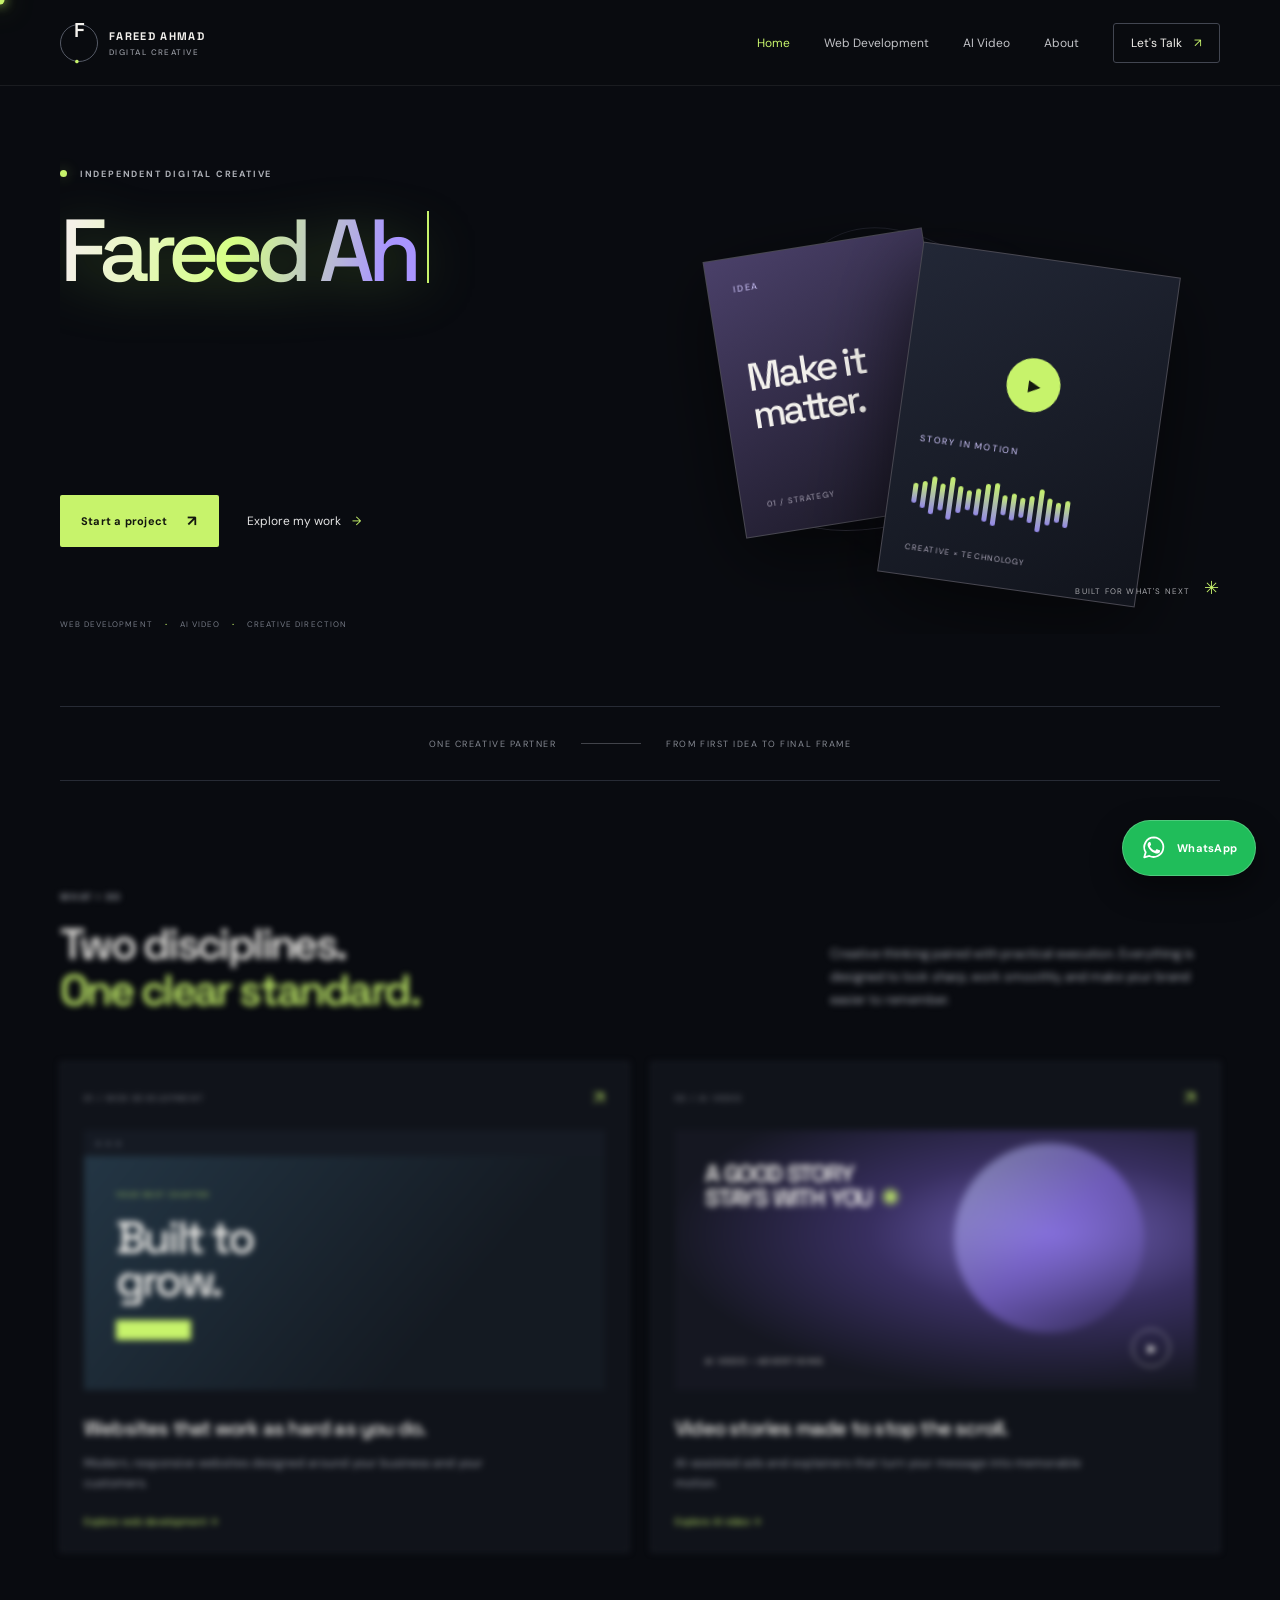
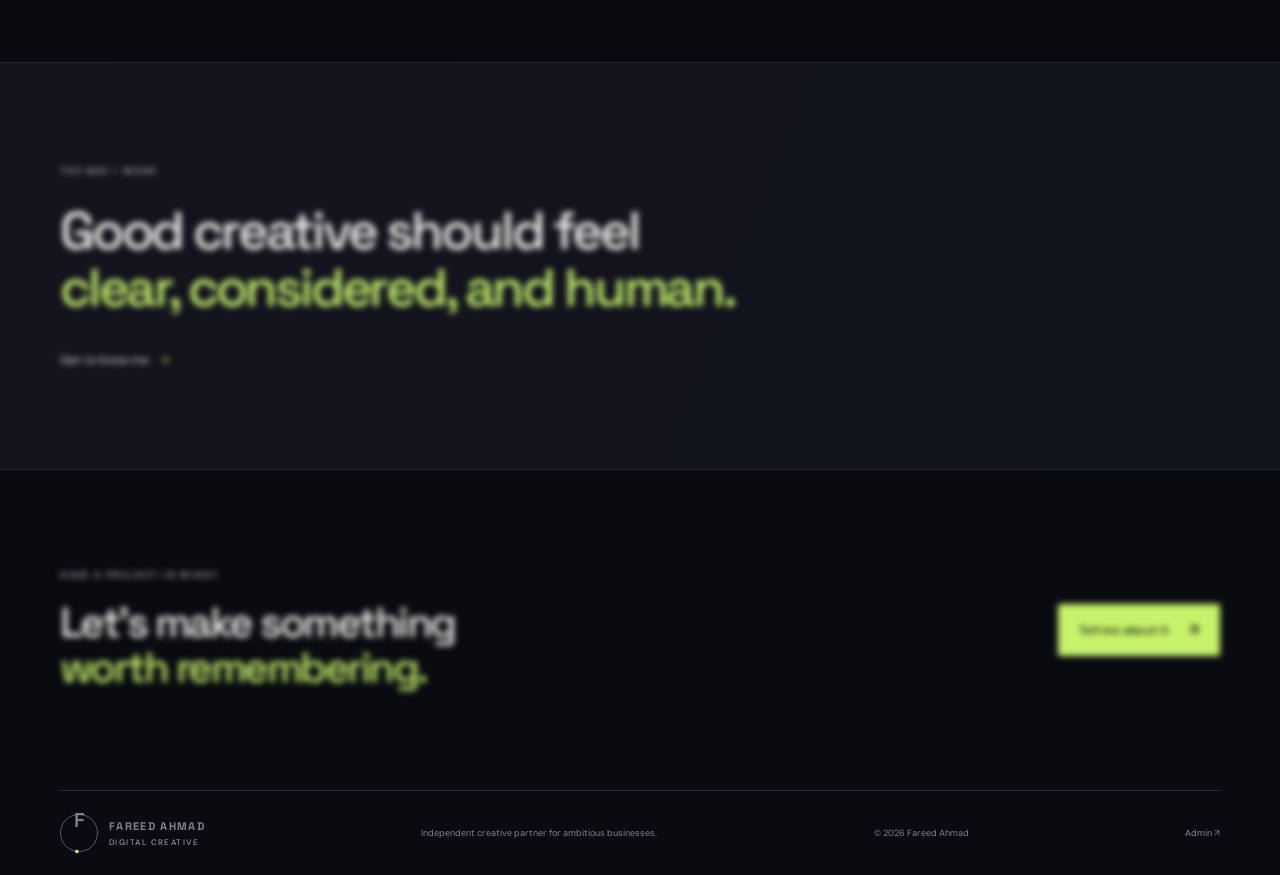
==== commit e31e6b78: "Repeat portfolio animations on every page Replay scroll reveals whenever sections re-enter view and " ====
--- a/index.html
+++ b/index.html
@@ -3,11 +3,11 @@
 <head>
   <meta charset="utf-8"><meta name="viewport" content="width=device-width, initial-scale=1">
   <meta name="theme-color" content="#090b10"><meta name="description" content="Fareed Ahmad creates polished websites and AI powered video ads and explainers for ambitious businesses.">
-  <title>Fareed Ahmad — Web & AI Video Studio</title><link rel="preconnect" href="https://fonts.googleapis.com"><link rel="preconnect" href="https://fonts.gstatic.com" crossorigin><link href="https://fonts.googleapis.com/css2?family=DM+Sans:wght@400;500;600;700&family=Space+Grotesk:wght@400;500;600;700&display=swap" rel="stylesheet"><link rel="stylesheet" href="style.css?v=20261126-featured">
+  <title>Fareed Ahmad — Web & AI Video Studio</title><link rel="preconnect" href="https://fonts.googleapis.com"><link rel="preconnect" href="https://fonts.gstatic.com" crossorigin><link href="https://fonts.googleapis.com/css2?family=DM+Sans:wght@400;500;600;700&family=Space+Grotesk:wght@400;500;600;700&display=swap" rel="stylesheet"><link rel="stylesheet" href="style.css?v=20261126-loop2">
 </head>
 <body><span class="cursor-glow" aria-hidden="true"></span><header class="header"><a class="brand" href="index.html"><span class="brand-mark">F<span>.</span></span><span>FAREED AHMAD<small>DIGITAL CREATIVE</small></span></a><button class="menu-toggle" aria-label="Open menu">☰</button><nav class="nav"><a class="active" href="index.html">Home</a><a href="web-development.html">Web Development</a><a href="ai-video.html">AI Video</a><a href="about.html">About</a><a class="nav-cta" href="contact.html">Let's Talk <span>↗</span></a></nav></header>
 <main><section class="hero wrap"><video class="hero-background-video" autoplay muted loop playsinline preload="metadata" aria-hidden="true" tabindex="-1"><source src="assets/hero-background.mp4" type="video/mp4"></video><div class="hero-copy"><div class="eyebrow"><i></i> INDEPENDENT DIGITAL CREATIVE</div><h1><span class="name-flair">Fareed Ahmad</span><br><em>Digital Creative</em></h1><p class="lead">I build thoughtful websites and create cinematic AI video ads that help businesses stand out and move forward.</p><div class="hero-actions"><a class="button button-light" href="contact.html">Start a project <span>↗</span></a><a class="text-link" href="web-development.html">Explore my work <span>→</span></a></div><div class="hero-foot"><span>WEB DEVELOPMENT</span><b>·</b><span>AI VIDEO</span><b>·</b><span>CREATIVE DIRECTION</span></div></div><div class="hero-art"><div class="orbit orbit-one"></div><div class="orbit orbit-two"></div><div class="glow"></div><div class="art-card card-back"><span>IDEA</span><b>Make it<br>matter.</b><small>01 / STRATEGY</small></div><div class="art-card card-front"><div class="play">▶</div><span>STORY IN MOTION</span><div class="wave"><i></i><i></i><i></i><i></i><i></i><i></i><i></i><i></i><i></i><i></i><i></i><i></i><i></i><i></i><i></i><i></i><i></i><i></i></div><small>CREATIVE × TECHNOLOGY</small></div><div class="art-label">BUILT FOR WHAT'S NEXT <span>✳</span></div></div></section>
 <section class="trust wrap"><span>ONE CREATIVE PARTNER</span><div class="trust-line"></div><span>FROM FIRST IDEA TO FINAL FRAME</span></section>
 <section class="services section wrap"><div class="section-heading"><div><div class="eyebrow">WHAT I DO</div><h2>Two disciplines.<br><em>One clear standard.</em></h2></div><p>Creative thinking paired with practical execution. Everything is designed to look sharp, work smoothly, and make your brand easier to remember.</p></div><div class="service-grid"><a href="web-development.html" class="service-card"><div class="card-top"><span>01 / WEB DEVELOPMENT</span><b>↗</b></div><div class="mini-browser"><div class="browser-dots">● ● ●</div><div class="browser-inner"><small>YOUR NEXT CHAPTER</small><strong>Built to<br>grow.</strong><i></i></div></div><h3>Websites that work as hard as you do.</h3><p>Modern, responsive websites designed around your business and your customers.</p><span class="card-link">Explore web development →</span></a><a href="ai-video.html" class="service-card"><div class="card-top"><span>02 / AI VIDEO</span><b>↗</b></div><div class="video-preview"><div class="video-orb"></div><div class="video-title">A GOOD STORY<br>STAYS WITH YOU<span>✳</span></div><div class="video-caption">AI VIDEO • ADVERTISING</div><div class="video-play">▶</div></div><h3>Video stories made to stop the scroll.</h3><p>AI-assisted ads and explainers that turn your message into memorable motion.</p><span class="card-link">Explore AI video →</span></a></div></section>
 <section class="manifesto"><div class="wrap manifesto-inner"><span class="eyebrow">THE WAY I WORK</span><h2>Good creative should feel<br><em>clear, considered, and human.</em></h2><a class="text-link" href="about.html">Get to know me <span>→</span></a></div></section>
-<section class="bottom-cta wrap"><div><div class="eyebrow">HAVE A PROJECT IN MIND?</div><h2>Let's make something<br><em>worth remembering.</em></h2></div><a class="button button-light" href="contact.html">Tell me about it <span>↗</span></a></section></main><footer class="footer wrap"><a class="brand" href="index.html"><span class="brand-mark">F<span>.</span></span><span>FAREED AHMAD<small>DIGITAL CREATIVE</small></span></a><span>Independent creative partner for ambitious businesses.</span><span>© <span id="year"></span> Fareed Ahmad</span><a class="admin-entry" href="admin.html">Admin ↗</a></footer><script src="portfolio.js"></script><script src="script.js?v=20261126-featured"></script></body></html>
+<section class="bottom-cta wrap"><div><div class="eyebrow">HAVE A PROJECT IN MIND?</div><h2>Let's make something<br><em>worth remembering.</em></h2></div><a class="button button-light" href="contact.html">Tell me about it <span>↗</span></a></section></main><footer class="footer wrap"><a class="brand" href="index.html"><span class="brand-mark">F<span>.</span></span><span>FAREED AHMAD<small>DIGITAL CREATIVE</small></span></a><span>Independent creative partner for ambitious businesses.</span><span>© <span id="year"></span> Fareed Ahmad</span><a class="admin-entry" href="admin.html">Admin ↗</a></footer><script src="portfolio.js"></script><script src="script.js?v=20261126-loop2"></script></body></html>
--- a/style.css
+++ b/style.css
@@ -57,11 +57,18 @@
 .featured-project-copy h3{font:500 22px var(--display);letter-spacing:-.04em;margin:9px 0 7px;transition:color .25s}
 .featured-project-copy p{max-width:620px;color:#a2a5ad;font-size:12px;line-height:1.7;margin:0}
 .featured-project-card:hover .featured-project-copy h3,.featured-project-card:focus-within .featured-project-copy h3{color:var(--lime)}
-.featured-project-card:hover .featured-project-media,.featured-project-card:focus-within .featured-project-media{animation:featured-project-hover .72s cubic-bezier(.2,.7,.2,1) both}
-@keyframes featured-project-hover{0%{filter:brightness(.72);transform:scale(.99)}55%{filter:brightness(1.08);transform:scale(1.008)}100%{filter:brightness(1);transform:scale(1)}}
+.featured-project-card:hover .featured-project-media,.featured-project-card:focus-within .featured-project-media{animation:featured-project-hover 1.15s ease-in-out infinite alternate}
+@keyframes featured-project-hover{0%,100%{filter:brightness(1);transform:scale(1)}50%{filter:brightness(1.06);transform:scale(1.008)}}
 .whatsapp-float{position:fixed;right:24px;bottom:24px;z-index:25;display:inline-flex;align-items:center;justify-content:center;gap:10px;min-height:56px;padding:0 18px;border:1px solid #ffffff36;border-radius:999px;background:#20bd5a;color:#fff;box-shadow:0 12px 32px #0007;font-size:11px;font-weight:700;letter-spacing:.02em;transition:transform .22s ease,background .22s ease,box-shadow .22s ease}
 .whatsapp-float:hover,.whatsapp-float:focus-visible{transform:translateY(-4px);background:#19a94f;box-shadow:0 17px 38px #0009,0 0 0 4px #20bd5a2b}
 .whatsapp-float:focus-visible{outline:2px solid #fff;outline-offset:3px}
 .whatsapp-float svg{width:26px;height:26px;flex:0 0 auto}
 @media(max-width:650px){.featured-work-section{padding-top:46px;padding-bottom:58px}.featured-work-heading{display:block}.featured-work-heading h2{font-size:36px}.featured-work-heading>p{margin-top:16px}.featured-project-media{aspect-ratio:4/3}.featured-project-footer{display:block;padding:20px}.featured-project-footer>.button{margin-top:18px}.featured-project-badge,.featured-project-hint{top:11px;left:11px;padding:7px 8px;font-size:7px}.featured-project-hint{left:auto;right:11px}.whatsapp-float{right:15px;bottom:15px;width:54px;height:54px;min-height:54px;padding:0}.whatsapp-float span{position:absolute;width:1px;height:1px;overflow:hidden;clip:rect(0,0,0,0);white-space:nowrap}}
 @media(prefers-reduced-motion:reduce){.featured-project-card,.whatsapp-float{transition:none}.featured-project-card:hover,.featured-project-card:focus-within,.whatsapp-float:hover,.whatsapp-float:focus-visible{transform:none}.featured-project-card:hover .featured-project-media,.featured-project-card:focus-within .featured-project-media{animation:none}}
+
+/* Repeat card interactions while the pointer stays over them. */
+@keyframes repeat-card-hover{0%,100%{transform:translateY(-3px);filter:brightness(1)}50%{transform:translateY(-7px);filter:brightness(1.045)}}
+@keyframes repeat-art-card-hover{from{filter:brightness(1)}to{filter:brightness(1.1)}}
+.service-card:hover,.service-card:focus-within,.offer-grid article:hover,.offer-grid article:focus-within,.sample-card:hover,.sample-card:focus-within{animation:repeat-card-hover 1.2s ease-in-out infinite alternate}
+.hero-art.is-visible .card-back:hover,.hero-art.is-visible .card-front:hover{animation:repeat-art-card-hover 1.1s ease-in-out infinite alternate}
+@media(prefers-reduced-motion:reduce){.service-card:hover,.service-card:focus-within,.offer-grid article:hover,.offer-grid article:focus-within,.sample-card:hover,.sample-card:focus-within,.hero-art.is-visible .card-back:hover,.hero-art.is-visible .card-front:hover{animation:none}}
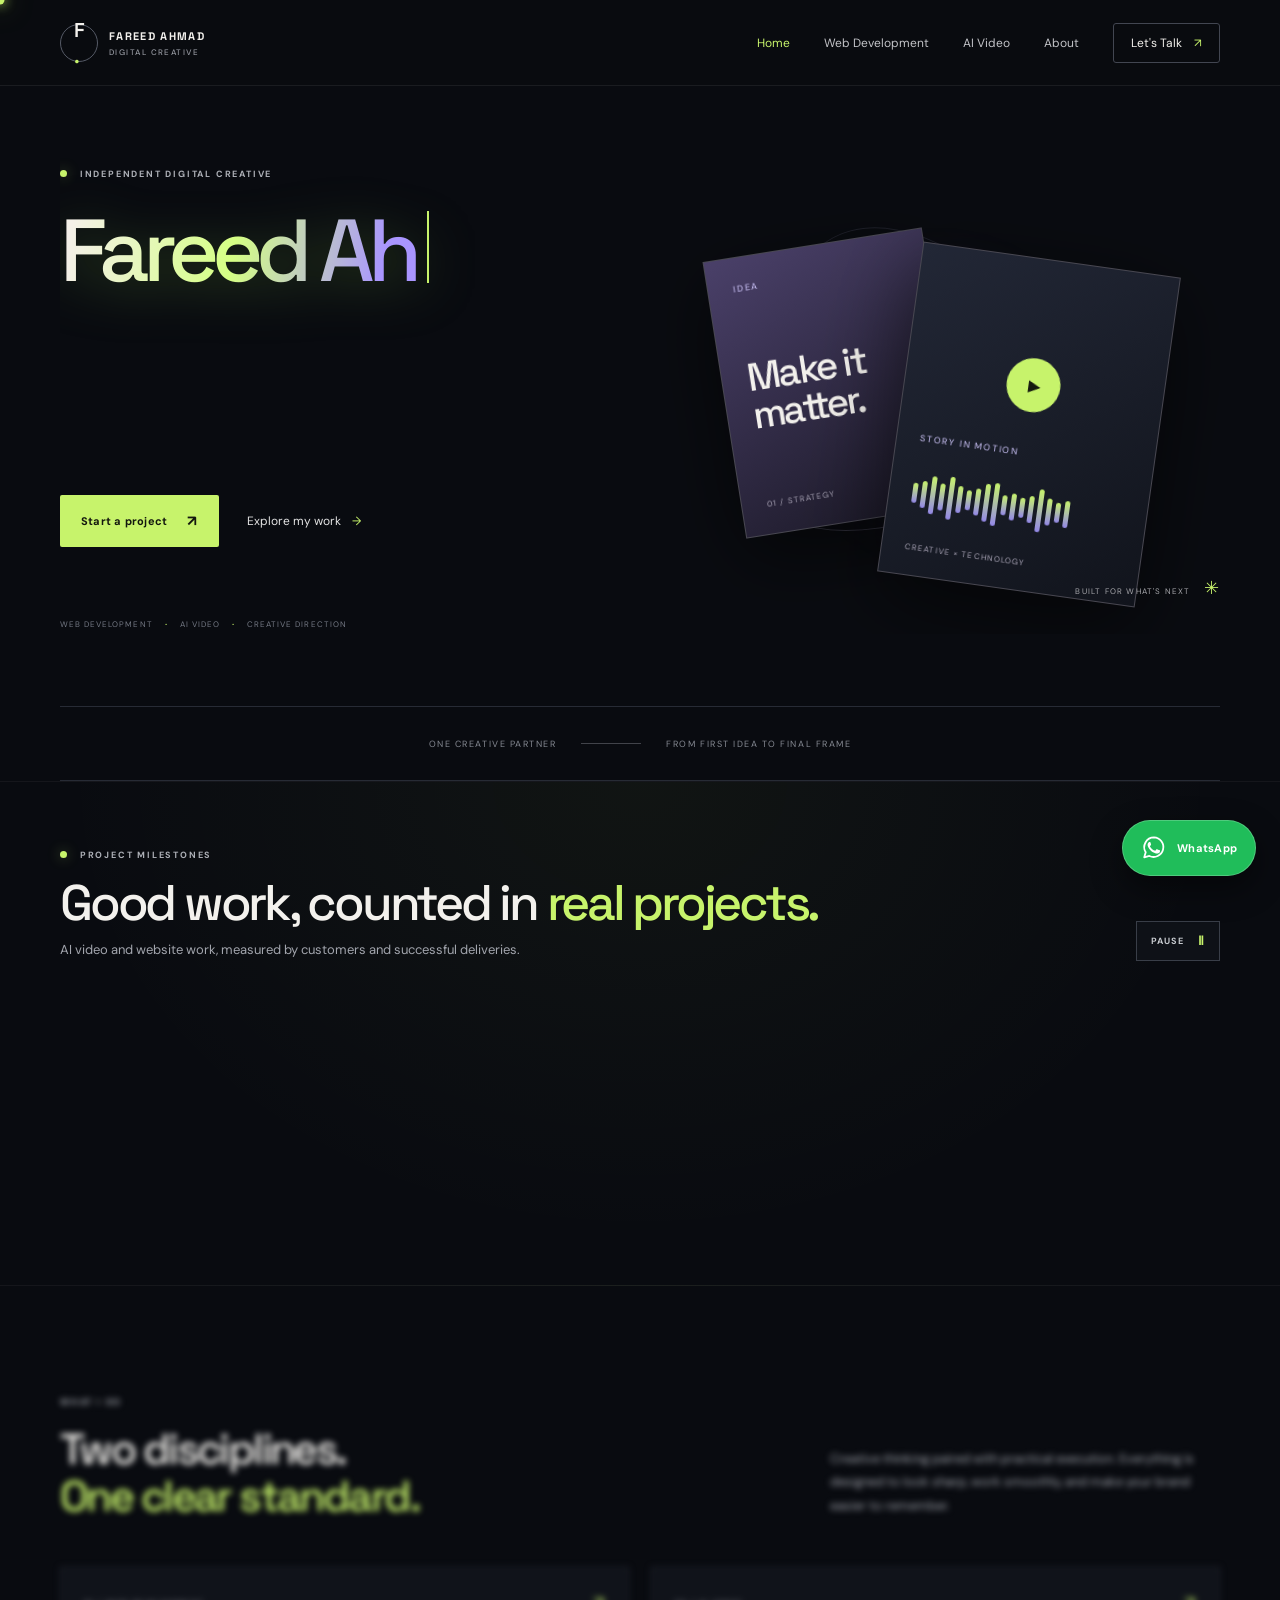
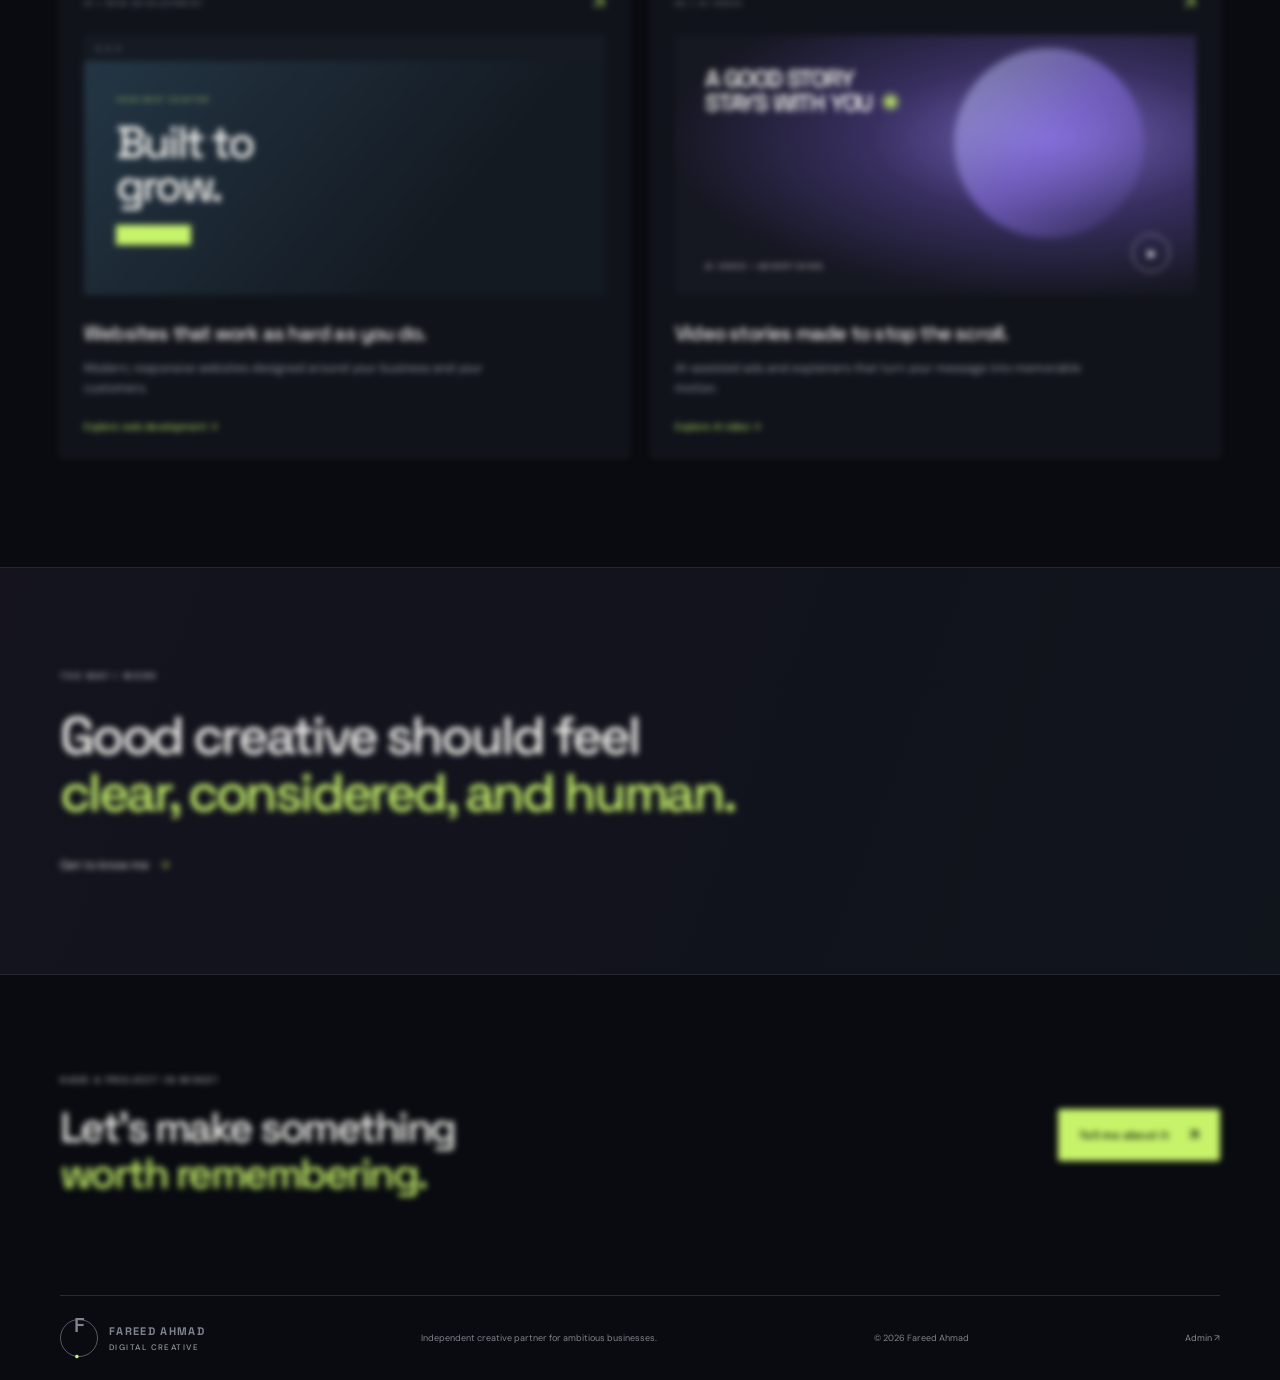
==== commit f2649039: "Add animated project stats and round video frames Add a continuous, pausable four-card project stati" ====
--- a/index.html
+++ b/index.html
@@ -3,11 +3,12 @@
 <head>
   <meta charset="utf-8"><meta name="viewport" content="width=device-width, initial-scale=1">
   <meta name="theme-color" content="#090b10"><meta name="description" content="Fareed Ahmad creates polished websites and AI powered video ads and explainers for ambitious businesses.">
-  <title>Fareed Ahmad — Web & AI Video Studio</title><link rel="preconnect" href="https://fonts.googleapis.com"><link rel="preconnect" href="https://fonts.gstatic.com" crossorigin><link href="https://fonts.googleapis.com/css2?family=DM+Sans:wght@400;500;600;700&family=Space+Grotesk:wght@400;500;600;700&display=swap" rel="stylesheet"><link rel="stylesheet" href="style.css?v=20261126-loop2">
+  <title>Fareed Ahmad — Web & AI Video Studio</title><link rel="preconnect" href="https://fonts.googleapis.com"><link rel="preconnect" href="https://fonts.gstatic.com" crossorigin><link href="https://fonts.googleapis.com/css2?family=DM+Sans:wght@400;500;600;700&family=Space+Grotesk:wght@400;500;600;700&display=swap" rel="stylesheet"><link rel="stylesheet" href="style.css?v=20261127-rounded">
 </head>
 <body><span class="cursor-glow" aria-hidden="true"></span><header class="header"><a class="brand" href="index.html"><span class="brand-mark">F<span>.</span></span><span>FAREED AHMAD<small>DIGITAL CREATIVE</small></span></a><button class="menu-toggle" aria-label="Open menu">☰</button><nav class="nav"><a class="active" href="index.html">Home</a><a href="web-development.html">Web Development</a><a href="ai-video.html">AI Video</a><a href="about.html">About</a><a class="nav-cta" href="contact.html">Let's Talk <span>↗</span></a></nav></header>
 <main><section class="hero wrap"><video class="hero-background-video" autoplay muted loop playsinline preload="metadata" aria-hidden="true" tabindex="-1"><source src="assets/hero-background.mp4" type="video/mp4"></video><div class="hero-copy"><div class="eyebrow"><i></i> INDEPENDENT DIGITAL CREATIVE</div><h1><span class="name-flair">Fareed Ahmad</span><br><em>Digital Creative</em></h1><p class="lead">I build thoughtful websites and create cinematic AI video ads that help businesses stand out and move forward.</p><div class="hero-actions"><a class="button button-light" href="contact.html">Start a project <span>↗</span></a><a class="text-link" href="web-development.html">Explore my work <span>→</span></a></div><div class="hero-foot"><span>WEB DEVELOPMENT</span><b>·</b><span>AI VIDEO</span><b>·</b><span>CREATIVE DIRECTION</span></div></div><div class="hero-art"><div class="orbit orbit-one"></div><div class="orbit orbit-two"></div><div class="glow"></div><div class="art-card card-back"><span>IDEA</span><b>Make it<br>matter.</b><small>01 / STRATEGY</small></div><div class="art-card card-front"><div class="play">▶</div><span>STORY IN MOTION</span><div class="wave"><i></i><i></i><i></i><i></i><i></i><i></i><i></i><i></i><i></i><i></i><i></i><i></i><i></i><i></i><i></i><i></i><i></i><i></i></div><small>CREATIVE × TECHNOLOGY</small></div><div class="art-label">BUILT FOR WHAT'S NEXT <span>✳</span></div></div></section>
 <section class="trust wrap"><span>ONE CREATIVE PARTNER</span><div class="trust-line"></div><span>FROM FIRST IDEA TO FINAL FRAME</span></section>
+<section class="results-section" aria-labelledby="results-title"><div class="results-intro wrap"><div><div class="eyebrow"><i></i> PROJECT MILESTONES</div><h2 id="results-title">Good work, counted in <em>real projects.</em></h2><p>AI video and website work, measured by customers and successful deliveries.</p></div><button class="results-toggle" type="button" aria-label="Pause statistics animation" aria-pressed="false" data-results-toggle>Pause <span aria-hidden="true">Ⅱ</span></button></div><div class="results-marquee" role="region" aria-label="Portfolio project statistics" data-results-marquee><div class="results-track"><div class="results-group"><article class="results-card"><div class="results-card-top"><span>01 / AI VIDEO</span><span class="results-spark" aria-hidden="true">✳</span></div><div class="results-number">300<span>+</span></div><h3>AI video customers</h3><p>Customers who trusted us with their video ideas.</p></article><article class="results-card"><div class="results-card-top"><span>02 / AI VIDEO</span><span class="results-spark" aria-hidden="true">↗</span></div><div class="results-number">286<span>+</span></div><h3>successful video deliveries</h3><p>AI video projects completed and delivered.</p></article><article class="results-card"><div class="results-card-top"><span>03 / WEB DEVELOPMENT</span><span class="results-spark" aria-hidden="true">✳</span></div><div class="results-number">415</div><h3>website customers</h3><p>Customers who chose us to build their online presence.</p></article><article class="results-card"><div class="results-card-top"><span>04 / WEB DEVELOPMENT</span><span class="results-spark" aria-hidden="true">↗</span></div><div class="results-number">350<span>+</span></div><h3>successful website projects</h3><p>Website projects completed and delivered.</p></article></div><div class="results-group" aria-hidden="true"><article class="results-card"><div class="results-card-top"><span>01 / AI VIDEO</span><span class="results-spark">✳</span></div><div class="results-number">300<span>+</span></div><h3>AI video customers</h3><p>Customers who trusted us with their video ideas.</p></article><article class="results-card"><div class="results-card-top"><span>02 / AI VIDEO</span><span class="results-spark">↗</span></div><div class="results-number">286<span>+</span></div><h3>successful video deliveries</h3><p>AI video projects completed and delivered.</p></article><article class="results-card"><div class="results-card-top"><span>03 / WEB DEVELOPMENT</span><span class="results-spark">✳</span></div><div class="results-number">415</div><h3>website customers</h3><p>Customers who chose us to build their online presence.</p></article><article class="results-card"><div class="results-card-top"><span>04 / WEB DEVELOPMENT</span><span class="results-spark">↗</span></div><div class="results-number">350<span>+</span></div><h3>successful website projects</h3><p>Website projects completed and delivered.</p></article></div></div></div></section>
 <section class="services section wrap"><div class="section-heading"><div><div class="eyebrow">WHAT I DO</div><h2>Two disciplines.<br><em>One clear standard.</em></h2></div><p>Creative thinking paired with practical execution. Everything is designed to look sharp, work smoothly, and make your brand easier to remember.</p></div><div class="service-grid"><a href="web-development.html" class="service-card"><div class="card-top"><span>01 / WEB DEVELOPMENT</span><b>↗</b></div><div class="mini-browser"><div class="browser-dots">● ● ●</div><div class="browser-inner"><small>YOUR NEXT CHAPTER</small><strong>Built to<br>grow.</strong><i></i></div></div><h3>Websites that work as hard as you do.</h3><p>Modern, responsive websites designed around your business and your customers.</p><span class="card-link">Explore web development →</span></a><a href="ai-video.html" class="service-card"><div class="card-top"><span>02 / AI VIDEO</span><b>↗</b></div><div class="video-preview"><div class="video-orb"></div><div class="video-title">A GOOD STORY<br>STAYS WITH YOU<span>✳</span></div><div class="video-caption">AI VIDEO • ADVERTISING</div><div class="video-play">▶</div></div><h3>Video stories made to stop the scroll.</h3><p>AI-assisted ads and explainers that turn your message into memorable motion.</p><span class="card-link">Explore AI video →</span></a></div></section>
 <section class="manifesto"><div class="wrap manifesto-inner"><span class="eyebrow">THE WAY I WORK</span><h2>Good creative should feel<br><em>clear, considered, and human.</em></h2><a class="text-link" href="about.html">Get to know me <span>→</span></a></div></section>
-<section class="bottom-cta wrap"><div><div class="eyebrow">HAVE A PROJECT IN MIND?</div><h2>Let's make something<br><em>worth remembering.</em></h2></div><a class="button button-light" href="contact.html">Tell me about it <span>↗</span></a></section></main><footer class="footer wrap"><a class="brand" href="index.html"><span class="brand-mark">F<span>.</span></span><span>FAREED AHMAD<small>DIGITAL CREATIVE</small></span></a><span>Independent creative partner for ambitious businesses.</span><span>© <span id="year"></span> Fareed Ahmad</span><a class="admin-entry" href="admin.html">Admin ↗</a></footer><script src="portfolio.js"></script><script src="script.js?v=20261126-loop2"></script></body></html>
+<section class="bottom-cta wrap"><div><div class="eyebrow">HAVE A PROJECT IN MIND?</div><h2>Let's make something<br><em>worth remembering.</em></h2></div><a class="button button-light" href="contact.html">Tell me about it <span>↗</span></a></section></main><footer class="footer wrap"><a class="brand" href="index.html"><span class="brand-mark">F<span>.</span></span><span>FAREED AHMAD<small>DIGITAL CREATIVE</small></span></a><span>Independent creative partner for ambitious businesses.</span><span>© <span id="year"></span> Fareed Ahmad</span><a class="admin-entry" href="admin.html">Admin ↗</a></footer><script src="portfolio.js"></script><script src="script.js?v=20261127-results"></script></body></html>
--- a/style.css
+++ b/style.css
@@ -72,3 +72,29 @@
 .service-card:hover,.service-card:focus-within,.offer-grid article:hover,.offer-grid article:focus-within,.sample-card:hover,.sample-card:focus-within{animation:repeat-card-hover 1.2s ease-in-out infinite alternate}
 .hero-art.is-visible .card-back:hover,.hero-art.is-visible .card-front:hover{animation:repeat-art-card-hover 1.1s ease-in-out infinite alternate}
 @media(prefers-reduced-motion:reduce){.service-card:hover,.service-card:focus-within,.offer-grid article:hover,.offer-grid article:focus-within,.sample-card:hover,.sample-card:focus-within,.hero-art.is-visible .card-back:hover,.hero-art.is-visible .card-front:hover{animation:none}}
+
+.results-section{overflow:hidden;padding:67px 0 78px;border-block:1px solid #ffffff0c;background:radial-gradient(ellipse at 50% 0%,#c7f3690a,transparent 65%)}
+.results-intro{display:flex;align-items:flex-end;justify-content:space-between;gap:28px;margin-bottom:28px}
+.results-intro h2{font:500 clamp(34px,4.5vw,50px)/1.08 var(--display);letter-spacing:-.065em;margin:15px 0 9px}
+.results-intro p{color:var(--muted);font-size:13px;line-height:1.7;margin:0;max-width:520px}
+.results-toggle{flex:0 0 auto;display:inline-flex;align-items:center;gap:14px;padding:11px 14px;border:1px solid #393e48;background:#10131acc;color:#c8cbd0;font:700 9px var(--font);letter-spacing:.12em;text-transform:uppercase;cursor:pointer;transition:color .2s,border-color .2s,background .2s}
+.results-toggle:hover,.results-toggle:focus-visible{color:var(--lime);border-color:#849b58;background:#151a20;outline:none}
+.results-toggle:focus-visible{box-shadow:0 0 0 3px #c7f3692b}
+.results-toggle span{color:var(--lime);font-size:12px}
+.results-marquee{overflow:hidden;-webkit-mask-image:linear-gradient(90deg,transparent,#000 4%,#000 96%,transparent);mask-image:linear-gradient(90deg,transparent,#000 4%,#000 96%,transparent)}
+.results-track{display:flex;width:max-content;animation:results-marquee 30s linear infinite;will-change:transform}
+.results-marquee.is-paused .results-track{animation-play-state:paused}
+.results-group{display:flex;gap:18px;padding-right:18px}
+.results-card{position:relative;display:flex;flex:0 0 clamp(270px,27vw,326px);flex-direction:column;min-height:218px;overflow:hidden;padding:21px 23px 20px;border:1px solid #292e38;background:linear-gradient(145deg,#151a22,#0d1016 78%);box-shadow:0 15px 42px #0003}
+.results-card::after{position:absolute;right:-55px;bottom:-100px;width:190px;height:190px;border:1px solid #c7f36916;border-radius:50%;box-shadow:0 0 0 22px #c7f36908,0 0 0 44px #c7f36905;content:"";pointer-events:none}
+.results-card-top{display:flex;align-items:center;justify-content:space-between;color:#a6a9b0;font-size:8px;font-weight:700;letter-spacing:.16em}
+.results-spark{color:var(--lime);font-size:16px}
+.results-number{margin:15px 0 2px;color:#f5f4ef;font:500 clamp(48px,5vw,60px)/.95 var(--display);letter-spacing:-.075em}
+.results-number span{color:var(--lime)}
+.results-card h3{position:relative;z-index:1;margin:7px 0 5px;font:600 14px var(--font);letter-spacing:-.015em}
+.results-card p{position:relative;z-index:1;max-width:245px;margin:0;color:#9297a1;font-size:10px;line-height:1.65}
+@keyframes results-marquee{from{transform:translateX(0)}to{transform:translateX(-50%)}}
+@media(max-width:650px){.results-section{padding:55px 0 62px}.results-intro{align-items:flex-start;flex-direction:column;gap:17px;margin-bottom:22px}.results-intro h2{font-size:36px}.results-intro p{font-size:12px}.results-toggle{padding:10px 12px}.results-group{gap:13px;padding-right:13px}.results-card{flex-basis:min(78vw,310px);min-height:202px;padding:19px 20px}.results-number{font-size:54px}}
+@media(prefers-reduced-motion:reduce){.results-track{width:max-content;animation:none;transform:none;will-change:auto}.results-group[aria-hidden="true"]{display:none}.results-marquee{overflow-x:auto;-webkit-mask-image:none;mask-image:none;scroll-snap-type:x mandatory}.results-card{scroll-snap-align:start}.results-toggle{display:none}}
+.featured-project-card{border-radius:16px}
+.featured-project-media{border-radius:14px}
